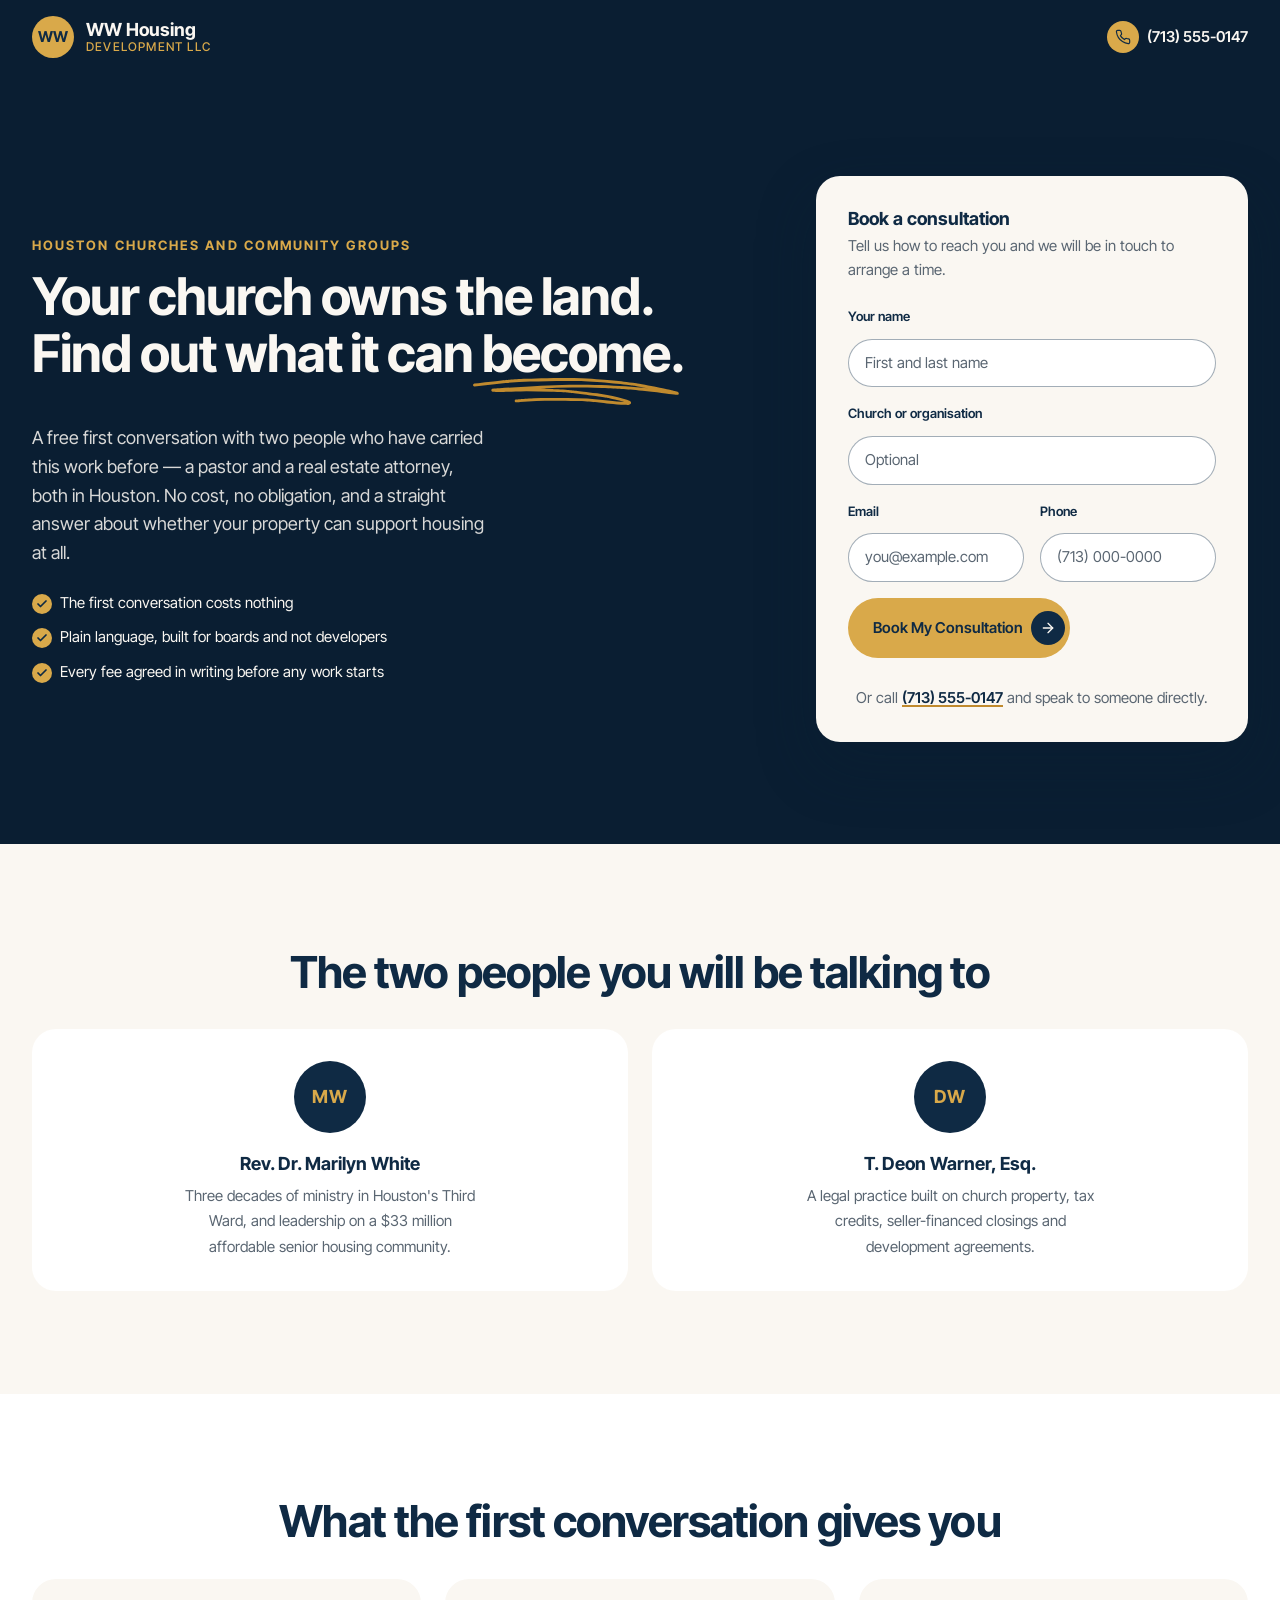
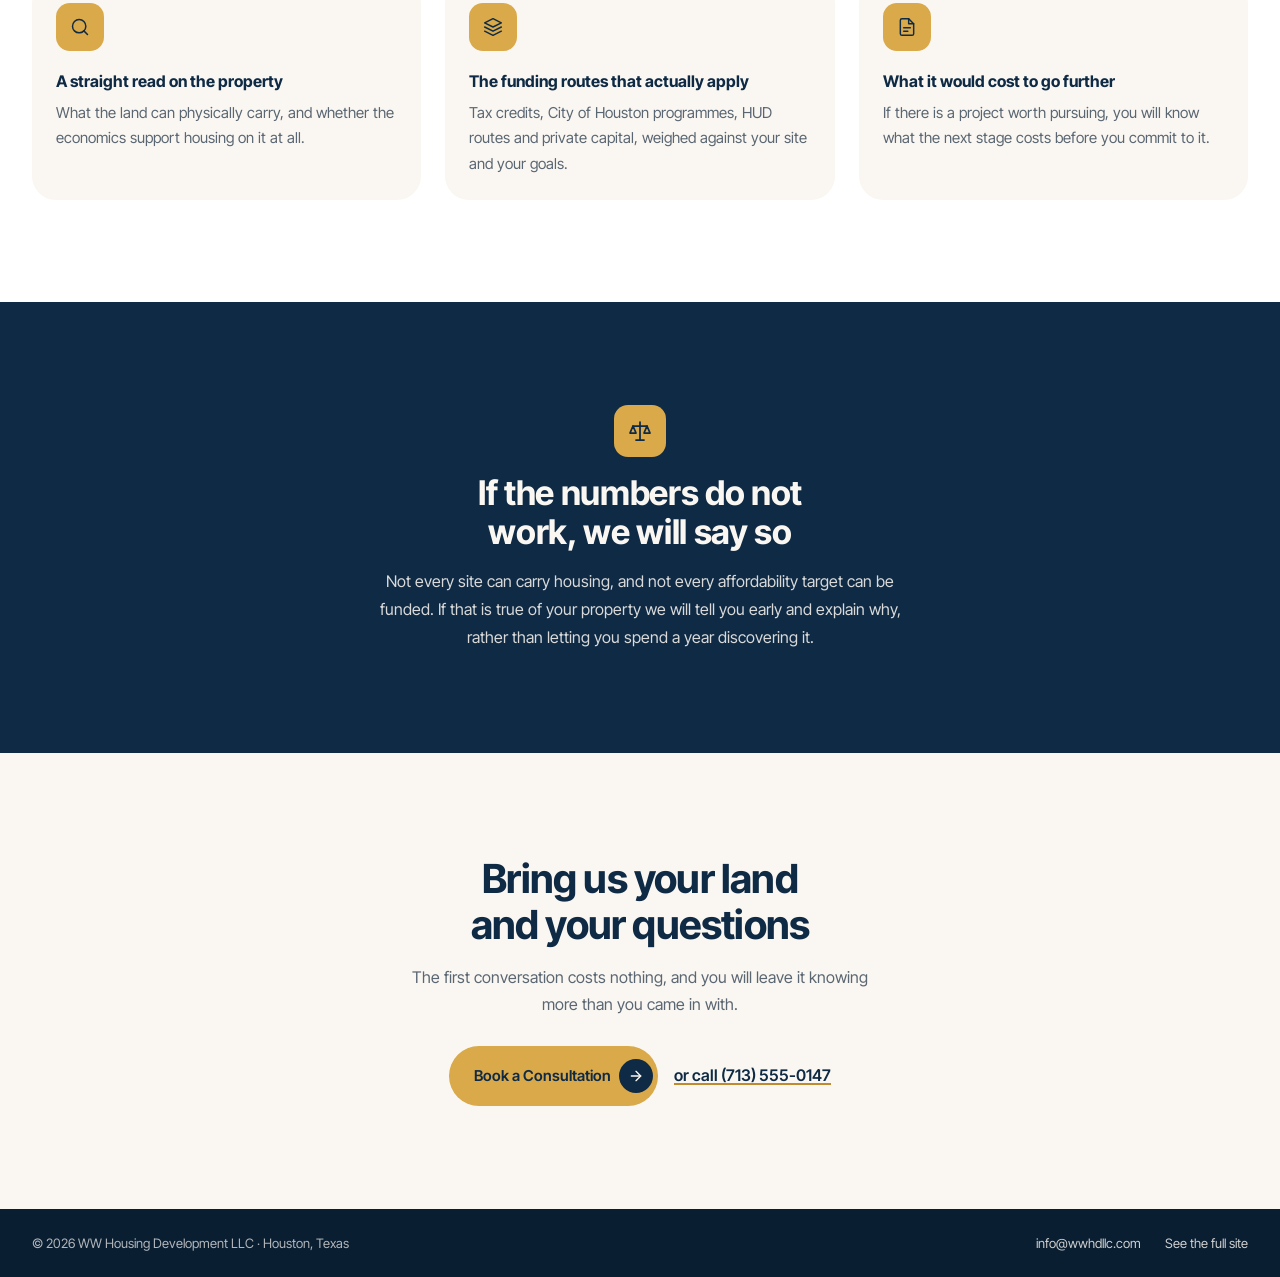
==== start/index.html @ 648d96f4 "Update" ====
<!DOCTYPE html>
<html lang="en">
  <head>
    <meta charset="utf-8" />
    <meta name="viewport" content="width=device-width, initial-scale=1" />
    <title>Book a consultation | WW Housing Development LLC</title>
    <meta
      name="description"
      content="A free first conversation about what your church's land could support, with a Houston pastor and a real estate attorney who have carried this work before."
    />

    <!--
      CAMPAIGN LANDING PAGE — not part of the site's navigation.

      Deliberately different from the rest of the site:
        - no navigation, no marquee, no pricing, no map, no social links.
          Every link is a way out, and this page has one job.
        - no splash screen. Someone arriving from a flyer or a QR code should
          see the offer immediately, not a logo animation.
        - no JavaScript at all. Nothing here needs it.

      Lives at /start/ so the printed URL is wwhdllc.com/start — short enough
      for a business card, and it stays valid if the page is ever rebuilt.

      Not linked from anywhere on the site, and left out of the sitemap, on
      purpose: it is the destination for outreach, not a page to browse to.
    -->

    <link
      rel="preload"
      href="../fonts/inter-tight-v9-latin-regular.woff2"
      as="font"
      type="font/woff2"
      crossorigin
    />
    <link
      rel="preload"
      href="../fonts/inter-tight-v9-latin-700.woff2"
      as="font"
      type="font/woff2"
      crossorigin
    />

    <link rel="stylesheet" href="../css/global.css" />
    <link rel="stylesheet" href="../css/landing.css" />
  </head>
  <body class="landing">
    <a class="skip-link" href="#book">Skip to the form</a>

    <header class="landing-bar">
      <div class="container landing-bar__inner">
        <span class="brand">
          <span class="brand__mark" aria-hidden="true">WW</span>
          <span class="brand__text">
            <span class="brand__name">WW Housing</span>
            <span class="brand__suffix">Development LLC</span>
          </span>
        </span>

        <a class="landing-bar__call" href="tel:+17135550147">
          <span class="landing-bar__call-icon" aria-hidden="true">
            <svg viewBox="0 0 24 24" fill="none" stroke="currentColor" stroke-width="1.75" stroke-linecap="round" stroke-linejoin="round"><path d="M22 16.92v3a2 2 0 0 1-2.18 2 19.79 19.79 0 0 1-8.63-3.07 19.5 19.5 0 0 1-6-6A19.79 19.79 0 0 1 2.12 4.18 2 2 0 0 1 4.11 2h3a2 2 0 0 1 2 1.72 12.84 12.84 0 0 0 .7 2.81 2 2 0 0 1-.45 2.11L8.09 9.91a16 16 0 0 0 6 6l1.27-1.27a2 2 0 0 1 2.11-.45 12.84 12.84 0 0 0 2.81.7A2 2 0 0 1 22 16.92z" /></svg>
          </span>
          <span class="landing-bar__call-text">(713) 555-0147</span>
        </a>
      </div>
    </header>

    <main id="main">
      <section class="lead" aria-labelledby="lead-title">
        <!-- hero-4 | stand-in -->
        <div class="lead__bg" aria-hidden="true">
          <picture>
            <source media="(min-width: 48em)" srcset="../images/home/hero/hero-4.webp" type="image/webp" />
            <source media="(min-width: 48em)" srcset="../images/home/hero/hero-4.jpg" type="image/jpeg" />
            <source srcset="../images/home/hero/hero-4-m.webp" type="image/webp" />
            <img src="../images/home/hero/hero-4-m.jpg" alt="" width="800" height="1000" decoding="async" fetchpriority="high" />
          </picture>
        </div>

        <div class="container lead__grid">
          <div class="lead__copy">
            <p class="lead__eyebrow">Houston churches and community groups</p>

            <h1 class="lead__title" id="lead-title">
              Your church owns the land. Find out what it can <span class="mark-underline">become</span>.
            </h1>

            <p class="lead__text">
              A free first conversation with two people who have carried this work before &mdash;
              a pastor and a real estate attorney, both in Houston. No cost, no obligation, and a
              straight answer about whether your property can support housing at all.
            </p>

            <ul class="lead__points">
              <li class="check">
                <span class="check__icon" aria-hidden="true"><svg viewBox="0 0 24 24" fill="none" stroke="currentColor" stroke-width="3.5" stroke-linecap="round" stroke-linejoin="round"><polyline points="20 6 9 17 4 12" /></svg></span>
                The first conversation costs nothing
              </li>
              <li class="check">
                <span class="check__icon" aria-hidden="true"><svg viewBox="0 0 24 24" fill="none" stroke="currentColor" stroke-width="3.5" stroke-linecap="round" stroke-linejoin="round"><polyline points="20 6 9 17 4 12" /></svg></span>
                Plain language, built for boards and not developers
              </li>
              <li class="check">
                <span class="check__icon" aria-hidden="true"><svg viewBox="0 0 24 24" fill="none" stroke="currentColor" stroke-width="3.5" stroke-linecap="round" stroke-linejoin="round"><polyline points="20 6 9 17 4 12" /></svg></span>
                Every fee agreed in writing before any work starts
              </li>
            </ul>
          </div>

          <div class="book" id="book">
            <h2 class="book__title">Book a consultation</h2>
            <p class="book__text">Tell us how to reach you and we will be in touch to arrange a time.</p>

            <!--
              TO WIRE: replace YOUR_FORM_ID with the Formspree form id from the
              firm's account (formspree.io -> New Form -> copy the endpoint).
              Until then the form posts nowhere and nothing is captured.

              _subject  labels the notification email.
              _gotcha   is Formspree's honeypot: real people never see it, bots
                        fill it in, and Formspree drops those submissions.
              _next     optionally redirects somewhere of ours after sending;
                        without it Formspree shows its own thank-you page.
            -->
            <form class="form book__form" action="https://formspree.io/f/YOUR_FORM_ID" method="post">
              <input type="hidden" name="_subject" value="Consultation request from wwhdllc.com/start" />
              <input class="visually-hidden" type="text" name="_gotcha" tabindex="-1" autocomplete="off" aria-hidden="true" />

              <div class="field field--wide">
                <label class="field__label" for="book-name">Your name</label>
                <input id="book-name" name="name" type="text" autocomplete="name" placeholder="First and last name" required />
              </div>

              <div class="field field--wide">
                <label class="field__label" for="book-org">Church or organisation</label>
                <input id="book-org" name="organisation" type="text" autocomplete="organization" placeholder="Optional" />
              </div>

              <div class="field">
                <label class="field__label" for="book-email">Email</label>
                <input id="book-email" name="email" type="email" autocomplete="email" placeholder="you@example.com" required />
              </div>

              <div class="field">
                <label class="field__label" for="book-phone">Phone</label>
                <input id="book-phone" name="phone" type="tel" autocomplete="tel" placeholder="(713) 000-0000" required />
              </div>

              <div class="form__actions">
                <button class="btn btn--accent btn--with-badge" type="submit">
                  Book My Consultation
                  <span class="btn__badge" aria-hidden="true">
                    <svg viewBox="0 0 24 24" fill="none" stroke="currentColor" stroke-width="2" stroke-linecap="round" stroke-linejoin="round">
                      <line x1="5" y1="12" x2="19" y2="12" />
                      <polyline points="12 5 19 12 12 19" />
                    </svg>
                  </span>
                </button>
              </div>

              <p class="book__note">Or call <a href="tel:+17135550147">(713) 555-0147</a> and speak to someone directly.</p>
            </form>
          </div>
        </div>
      </section>

      <section class="section people" aria-labelledby="people-title">
        <div class="container">
          <h2 class="section-heading people__title" id="people-title">The two people you will be talking to</h2>

          <!--
            MONOGRAMS, not photographs. Rev. Dr. White's portrait has not been
            supplied yet, and one photograph beside one placeholder reads as an
            oversight. Swap both for pictures when the second one arrives.
          -->
          <ul class="people__list">
            <li class="person">
              <span class="person__mark" aria-hidden="true">MW</span>
              <h3 class="person__name">Rev. Dr. Marilyn White</h3>
              <p class="person__role">Three decades of ministry in Houston's Third Ward, and leadership on a $33 million affordable senior housing community.</p>
            </li>

            <li class="person">
              <span class="person__mark" aria-hidden="true">DW</span>
              <h3 class="person__name">T. Deon Warner, Esq.</h3>
              <p class="person__role">A legal practice built on church property, tax credits, seller-financed closings and development agreements.</p>
            </li>
          </ul>
        </div>
      </section>

      <section class="section gives" aria-labelledby="gives-title">
        <div class="container">
          <h2 class="section-heading gives__title" id="gives-title">What the first conversation gives you</h2>

          <ul class="gives__list">
            <li class="give">
              <span class="give__icon" aria-hidden="true">
                <svg viewBox="0 0 24 24" fill="none" stroke="currentColor" stroke-width="1.75" stroke-linecap="round" stroke-linejoin="round"><circle cx="11" cy="11" r="8" /><line x1="21" y1="21" x2="16.65" y2="16.65" /></svg>
              </span>
              <h3 class="give__name">A straight read on the property</h3>
              <p class="give__text">What the land can physically carry, and whether the economics support housing on it at all.</p>
            </li>

            <li class="give">
              <span class="give__icon" aria-hidden="true">
                <svg viewBox="0 0 24 24" fill="none" stroke="currentColor" stroke-width="1.75" stroke-linecap="round" stroke-linejoin="round"><polygon points="12 2 2 7 12 12 22 7 12 2" /><polyline points="2 17 12 22 22 17" /><polyline points="2 12 12 17 22 12" /></svg>
              </span>
              <h3 class="give__name">The funding routes that actually apply</h3>
              <p class="give__text">Tax credits, City of Houston programmes, HUD routes and private capital, weighed against your site and your goals.</p>
            </li>

            <li class="give">
              <span class="give__icon" aria-hidden="true">
                <svg viewBox="0 0 24 24" fill="none" stroke="currentColor" stroke-width="1.75" stroke-linecap="round" stroke-linejoin="round"><path d="M14 2H6a2 2 0 0 0-2 2v16a2 2 0 0 0 2 2h12a2 2 0 0 0 2-2V8z" /><polyline points="14 2 14 8 20 8" /><line x1="8" y1="13" x2="16" y2="13" /><line x1="8" y1="17" x2="13" y2="17" /></svg>
              </span>
              <h3 class="give__name">What it would cost to go further</h3>
              <p class="give__text">If there is a project worth pursuing, you will know what the next stage costs before you commit to it.</p>
            </li>
          </ul>
        </div>
      </section>

      <section class="honest" aria-labelledby="honest-title">
        <div class="container honest__inner">
          <span class="honest__icon" aria-hidden="true">
            <svg viewBox="0 0 24 24" fill="none" stroke="currentColor" stroke-width="1.75" stroke-linecap="round" stroke-linejoin="round"><path d="M12 3v18" /><path d="M5 7h14" /><path d="m5 7-3 7h6l-3-7z" /><path d="m19 7-3 7h6l-3-7z" /><path d="M8 21h8" /></svg>
          </span>

          <h2 class="honest__title" id="honest-title">If the numbers do not work, we will say so</h2>

          <p class="honest__text">
            Not every site can carry housing, and not every affordability target can be funded. If
            that is true of your property we will tell you early and explain why, rather than
            letting you spend a year discovering it.
          </p>
        </div>
      </section>

      <section class="closer" aria-labelledby="closer-title">
        <div class="container closer__inner">
          <h2 class="closer__title" id="closer-title">Bring us your land and your questions</h2>

          <p class="closer__text">The first conversation costs nothing, and you will leave it knowing more than you came in with.</p>

          <div class="closer__actions">
            <a class="btn btn--accent btn--with-badge" href="#book">
              Book a Consultation
              <span class="btn__badge" aria-hidden="true">
                <svg viewBox="0 0 24 24" fill="none" stroke="currentColor" stroke-width="2" stroke-linecap="round" stroke-linejoin="round">
                  <line x1="5" y1="12" x2="19" y2="12" />
                  <polyline points="12 5 19 12 12 19" />
                </svg>
              </span>
            </a>

            <a class="closer__call" href="tel:+17135550147">or call (713) 555-0147</a>
          </div>
        </div>
      </section>
    </main>

    <footer class="landing-foot">
      <div class="container landing-foot__inner">
        <p class="landing-foot__copy">&copy; 2026 WW Housing Development LLC &middot; Houston, Texas</p>

        <p class="landing-foot__links">
          <a href="mailto:info@wwhdllc.com">info@wwhdllc.com</a>
          <a href="../index.html">See the full site</a>
        </p>
      </div>
    </footer>
  </body>
</html>
---- css/global.css ----
/* ==========================================================================
   WW Housing Development LLC — global.css
   Site-wide tokens, reset, typography, buttons, site header and navigation.

   MOBILE FIRST: base rules target the smallest practical viewport.
   Larger layouts are added with min-width queries only (handbook §12).
   ========================================================================== */

/* --------------------------------------------------------------------------
   1. Fonts
   Inter Tight, self-hosted from /fonts — no font CDN (handbook §5).
   Only the four weights the site actually uses are declared: 400 body,
   500 navigation links, 600 buttons, 700 headings and emphasis.
   The 200, 300 and 800 files sit unused in /fonts; declare them here only
   if a design need appears.
   -------------------------------------------------------------------------- */
@font-face {
  font-family: "Inter Tight";
  src: url("../fonts/inter-tight-v9-latin-regular.woff2") format("woff2");
  font-weight: 400;
  font-style: normal;
  font-display: swap;
}

@font-face {
  font-family: "Inter Tight";
  src: url("../fonts/inter-tight-v9-latin-500.woff2") format("woff2");
  font-weight: 500;
  font-style: normal;
  font-display: swap;
}

@font-face {
  font-family: "Inter Tight";
  src: url("../fonts/inter-tight-v9-latin-600.woff2") format("woff2");
  font-weight: 600;
  font-style: normal;
  font-display: swap;
}

@font-face {
  font-family: "Inter Tight";
  src: url("../fonts/inter-tight-v9-latin-700.woff2") format("woff2");
  font-weight: 700;
  font-style: normal;
  font-display: swap;
}

/* --------------------------------------------------------------------------
   2. Design
   -------------------------------------------------------------------------- */
:root {
  /* Brand color — swap these six values when the client confirms a palette */
  --clr-primary: #0f2a44;        /* navy — bars, headings, primary buttons   */
  --clr-primary-deep: #0a1e32;   /* navy, darker — hovers, mobile nav panel  */
  --clr-accent: #c08a2e;         /* brass — rules, icons, accent hover       */
  --clr-accent-light: #d9a94a;   /* brass, lighter — CTA fill, on-navy accent*/
  --clr-surface: #faf7f2;        /* cream — page and utility-bar ground      */
  --clr-surface-alt: #ffffff;    /* white — sections lifted off the cream    */
  --clr-body: #23292f;           /* charcoal — body copy                     */
  --clr-muted: #5a6672;          /* slate — labels, captions, form hints     */

  --clr-line: rgba(15, 42, 68, 0.384);
  --clr-line-on-dark: rgba(250, 247, 242, 0.18);

  /* Typography */
  /* Fallbacks are metrically close to Inter Tight to limit layout shift */
  --ff-heading: "Inter Tight", "Helvetica Neue", Arial, system-ui, sans-serif;
  --ff-body: "Inter Tight", "Helvetica Neue", Arial, system-ui, sans-serif;

  --fs-100: 0.75rem;
  --fs-200: 0.8125rem;
  --fs-300: 0.9375rem;
  --fs-400: 1rem;
  --fs-500: 1.125rem;
  --fs-700: clamp(1.75rem, 5vw, 2.5rem);

  --fw-regular: 400;
  --fw-medium: 500;
  --fw-semibold: 600;
  --fw-bold: 700;

  /* Spacing */
  --space-2xs: 0.25rem;
  --space-xs: 0.5rem;
  --space-sm: 0.75rem;
  --space-md: 1rem;
  --space-lg: 1.5rem;
  --space-xl: 2rem;
  --space-2xl: 3rem;

  /* Radius — generous by default for a friendlier, less corporate feel */
  --radius-sm: 0.5rem;
  --radius-md: 0.875rem;
  --radius-lg: 1.5rem;
  --radius-pill: 62.4375rem;

  /* Motion */
  --t-fast: 180ms;
  --t-base: 260ms;
  --t-panel: 380ms;
  --t-slow: 420ms;
  --ease-out: cubic-bezier(0.22, 0.61, 0.36, 1);

  /* Layout */
  --section-space: clamp(3.5rem, 8vw, 7rem);
  /* Depth of the curved edge a .curve-out section hangs into the next one */
  --curve-height: clamp(2.5rem, 6vw, 6rem);
  --container-max: 80rem;
  --container-pad: clamp(1rem, 4vw, 2rem);
  --nav-bar-height: 4.5rem;
  /* Fixed so the sticky header can offset the utility bar out of view */
  --utility-bar-height: 4.75rem;
}

/* --------------------------------------------------------------------------
   3. Reset and base
   -------------------------------------------------------------------------- */
*,
*::before,
*::after {
  box-sizing: border-box;
}

html {
  -webkit-text-size-adjust: 100%;
  scroll-behavior: smooth;
}

body {
  margin: 0;
  background-color: var(--clr-surface);
  color: var(--clr-body);
  font-family: var(--ff-body);
  font-size: var(--fs-400);
  line-height: 1.6;
  -webkit-font-smoothing: antialiased;
}


/* Set by global.js while the mobile nav panel is open */
body.has-open-nav {
  overflow: hidden;
}

h1,
h2,
h3,
h4 {
  margin: 0 0 var(--space-md);
  font-family: var(--ff-heading);
  font-weight: var(--fw-bold);
  line-height: 1.2;
  color: var(--clr-primary);
}

h1 {
  font-size: var(--fs-700);
}

p {
  margin: 0 0 var(--space-md);
}

a {
  color: var(--clr-primary);
  text-decoration-thickness: 1px;
  text-underline-offset: 0.15em;
}

ul,
ol {
  margin: 0;
  padding: 0;
  list-style: none;
}

figure,
blockquote {
  margin: 0;
}

img,
svg {
  display: block;
  max-width: 100%;
}

button {
  font: inherit;
  color: inherit;
}

:focus-visible {
  outline: 2px solid var(--clr-accent-light);
  outline-offset: 3px;
  border-radius: var(--radius-sm);
}

.bold {
 font-weight: bold;
}

/* --------------------------------------------------------------------------
   4. Utilities
   -------------------------------------------------------------------------- */
.container {
  width: 100%;
  max-width: var(--container-max);
  margin-inline: auto;
  padding-inline: var(--container-pad);
}

.visually-hidden {
  position: absolute;
  width: 1px;
  height: 1px;
  margin: -1px;
  padding: 0;
  overflow: hidden;
  clip-path: inset(50%);
  white-space: nowrap;
  border: 0;
}

.skip-link {
  position: absolute;
  top: var(--space-xs);
  left: var(--space-xs);
  z-index: 200;
  padding: var(--space-xs) var(--space-md);
  border-radius: var(--radius-pill);
  background-color: var(--clr-accent-light);
  color: var(--clr-primary);
  font-size: var(--fs-300);
  font-weight: var(--fw-semibold);
  text-decoration: none;
  transform: translateY(-200%);
  transition: transform var(--t-fast) var(--ease-out);
}

.skip-link:focus-visible {
  transform: translateY(0);
}

/* Vertical rhythm shared by every page section */
.section {
  padding-block: var(--section-space);
}

/* Small pill label that opens a section, e.g. "About Us" */
.section-badge {
  display: inline-flex;
  align-items: center;
  gap: var(--space-xs);
  margin: 0;
  padding: var(--space-2xs) var(--space-sm) var(--space-2xs) var(--space-xs);
  border-radius: var(--radius-pill);
  background-color: rgba(15, 42, 68, 0.07);
  color: var(--clr-primary);
  font-size: var(--fs-200);
  font-weight: var(--fw-semibold);
  letter-spacing: 0.04em;
}

.section-badge__dot {
  width: 0.5rem;
  height: 0.5rem;
  flex: none;
  border-radius: 50%;
  background-color: var(--clr-accent);
}

/* Centred section opener: badge, heading, lead paragraph */
.section-header {
  display: flex;
  flex-direction: column;
  align-items: center;
  gap: var(--space-md);
  margin-bottom: var(--space-2xl);
  text-align: center;
}

.section-heading {
  margin: 0;
  max-width: 22ch;
  font-size: clamp(1.75rem, 5vw, 2.75rem);
  line-height: 1.15;
  letter-spacing: -0.02em;
  text-wrap: balance;
}

.section-intro {
  margin: 0;
  max-width: 56ch;
  color: var(--clr-muted);
  font-size: var(--fs-400);
  line-height: 1.65;
}

/* Left-aligned variant */
.section-header--start {
  align-items: flex-start;
  text-align: left;
}

/* Split variant: heading and lead paragraph share a row on wide screens.
   A centred column of text in a 1400px viewport leaves most of the row empty;
   this fills it and gives the section a proper shoulder. */
.section-header--split {
  align-items: flex-start;
  text-align: left;
}

.section-header--split .section-heading {
  max-width: 20ch;
}

@media (min-width: 64em) {
  .section-header--split {
    display: grid;
    grid-template-columns: minmax(0, 1.1fr) minmax(0, 1fr);
    gap: var(--space-2xl);
    align-items: end;
  }

  .section-header--split .section-intro {
    max-width: 46ch;
    padding-bottom: 0.35rem;
  }
}

/* Icon + heading + copy, used in feature grids */
.feature {
  display: flex;
  align-items: flex-start;
  gap: var(--space-sm);
}

.feature__icon {
  display: inline-flex;
  align-items: center;
  justify-content: center;
  width: 2.75rem;
  height: 2.75rem;
  flex: none;
  border-radius: 50%;
  background-color: var(--clr-accent-light);
  color: var(--clr-primary);
}

.feature__icon svg {
  width: 1.25rem;
  height: 1.25rem;
}

.feature__body {
  min-width: 0;
}

.feature__title {
  margin: 0 0 var(--space-2xs);
  font-size: var(--fs-400);
  font-weight: var(--fw-bold);
}

.feature__text {
  margin: 0;
  color: var(--clr-muted);
  font-size: var(--fs-300);
  line-height: 1.6;
}

/* Ticked list item */
.check {
  display: flex;
  align-items: flex-start;
  gap: var(--space-xs);
  color: var(--clr-body);
  font-size: var(--fs-300);
  line-height: 1.5;
}

.check__icon {
  display: inline-flex;
  align-items: center;
  justify-content: center;
  width: 1.25rem;
  height: 1.25rem;
  flex: none;
  margin-top: 0.125rem;
  border-radius: 50%;
  background-color: var(--clr-accent-light);
  color: var(--clr-primary);
}

.check__icon svg {
  width: 0.75rem;
  height: 0.75rem;
}

/* Hand-drawn brass underline beneath a word inside a heading.
   Wrap the word: <span class="mark-underline">Homes</span>

   inline-block keeps the word and its mark from being split by a line break,
   and the padding-bottom reserves the room the mark occupies so it can never
   collide with whatever follows the heading. The mark is a pseudo-element, so
   it stays out of the accessibility tree with no aria needed. */
.mark-underline {
  position: relative;
  display: inline-block;
  padding-bottom: 0.5em;
}

.mark-underline::after {
  content: "";
  position: absolute;
  /* Overshoots the word slightly at both ends, the way a drawn stroke would */
  left: -5%;
  right: -5%;
  bottom: 0.05em;
  /* Width comes from the insets; the ratio then sets the height, so the
     stroke is never squashed whatever the heading size */
  aspect-ratio: 1399 / 187;
  background-image: url("../images/svg-backgrounds/5-point-wide-underline.svg");
  background-repeat: no-repeat;
  background-size: 100% 100%;
  pointer-events: none;
}

/* Uppercase text link with a trailing arrow */
.link-arrow {
  display: inline-flex;
  align-items: center;
  gap: var(--space-xs);
  color: var(--clr-primary);
  font-size: var(--fs-200);
  font-weight: var(--fw-bold);
  letter-spacing: 0.08em;
  text-transform: uppercase;
  text-decoration: none;
}

.link-arrow svg {
  width: 0.875rem;
  height: 0.875rem;
  flex: none;
  color: var(--clr-accent);
  transition: transform var(--t-base) var(--ease-out);
}

.link-arrow:hover svg,
.link-arrow:focus-visible svg {
  transform: translate(0.15rem, -0.15rem);
}

/* Underline is drawn rather than declared, so it can sweep in from the left.
   Scoped to the label so it stops short of the arrow. */
.link-arrow__label {
  position: relative;
}

.link-arrow__label::after {
  content: "";
  position: absolute;
  left: 0;
  right: 0;
  bottom: -0.35em;
  height: 2px;
  border-radius: 2px;
  background-color: var(--clr-accent);
  transform: scaleX(0);
  transform-origin: left center;
  transition: transform var(--t-slow) var(--ease-out);
}

.link-arrow:hover .link-arrow__label::after,
.link-arrow:focus-visible .link-arrow__label::after {
  transform: scaleX(1);
}

/* Overlapping circular portraits */
.avatar-stack {
  display: flex;
  align-items: center;
}

.avatar-stack li + li {
  margin-left: -0.875rem;
}

.avatar-stack img {
  width: 3rem;
  height: 3rem;
  border: 2px solid var(--clr-surface);
  border-radius: 50%;
  background-color: var(--clr-primary);
  object-fit: cover;
}

.avatar-stack--sm img {
  width: 2.25rem;
  height: 2.25rem;
}

.avatar-stack--sm li + li {
  margin-left: -0.625rem;
}

/* Portrait + pull quote + attribution */
.quote-card {
  display: flex;
  align-items: stretch;
  gap: 0;
  overflow: hidden;
  border-radius: var(--radius-lg);
  background-color: rgba(15, 42, 68, 0.06);
}

.quote-card__photo {
  width: clamp(5.5rem, 26%, 10rem);
  flex: none;
  background-color: rgba(15, 42, 68, 0.12);
}

.quote-card__photo img {
  width: 100%;
  height: 100%;
  object-fit: cover;
}

.quote-card__body {
  display: flex;
  flex-direction: column;
  gap: var(--space-sm);
  padding: var(--space-md);
}

.quote-card__quote p {
  margin: 0;
  font-size: var(--fs-300);
  font-weight: var(--fw-medium);
  line-height: 1.55;
  color: var(--clr-primary);
}

.quote-card__cite {
  display: flex;
  flex-direction: column;
  padding-top: var(--space-sm);
  border-top: 1px solid var(--clr-line);
  font-style: normal;
}

.quote-card__name {
  font-size: var(--fs-300);
  font-weight: var(--fw-bold);
  color: var(--clr-primary);
}

.quote-card__role {
  font-size: var(--fs-200);
  color: var(--clr-muted);
}

/* --------------------------------------------------------------------------
   5. Buttons
   -------------------------------------------------------------------------- */
.btn {
  position: relative;
  isolation: isolate;
  overflow: hidden;
  display: inline-flex;
  align-items: center;
  justify-content: center;
  gap: var(--space-xs);
  min-height: 2.875rem;
  padding: var(--space-sm) var(--space-lg);
  border: 1px solid transparent;
  border-radius: var(--radius-pill);
  font-size: var(--fs-300);
  font-weight: var(--fw-semibold);
  line-height: 1.2;
  text-align: center;
  text-decoration: none;
  cursor: pointer;
  transition: border-color var(--t-slow) var(--ease-out),
    color var(--t-slow) var(--ease-out);
}

/* The sweep. Sits behind the label via z-index -1, kept inside the button by
   isolation: isolate, and clipped to the pill by overflow: hidden.
   Each variant sets its own --btn-fill. */
.btn::before {
  content: "";
  position: absolute;
  inset: 0;
  z-index: -1;
  background-color: var(--btn-fill, transparent);
  transform: scaleX(0);
  transform-origin: left center;
  transition: transform var(--t-slow) var(--ease-out);
}

.btn:hover::before,
.btn:focus-visible::before {
  transform: scaleX(1);
}

.btn__icon {
  width: 1rem;
  height: 1rem;
  flex: none;
  transition: transform var(--t-base) var(--ease-out);
}

.btn:hover .btn__icon {
  transform: translate(0.15rem, -0.15rem);
}

/* Circular arrow badge seated inside the pill */
.btn--with-badge {
  padding-right: var(--space-2xs);
}

.btn__badge {
  display: inline-flex;
  align-items: center;
  justify-content: center;
  width: 2.125rem;
  height: 2.125rem;
  flex: none;
  border-radius: 50%;
  background-color: var(--clr-primary);
  color: var(--clr-surface);
  transition: transform var(--t-base) var(--ease-out);
}

.btn__badge svg {
  width: 1rem;
  height: 1rem;
}

.btn:hover .btn__badge {
  transform: translateX(0.15rem);
}

.btn--accent {
  --btn-fill: var(--clr-accent);
  background-color: var(--clr-accent-light);
  color: var(--clr-primary);
}

.btn--primary {
  --btn-fill: var(--clr-primary-deep);
  background-color: var(--clr-primary);
  color: var(--clr-surface);
}

/* Outlined, for use on photography — fills cream and flips the label to navy */
.btn--ghost {
  --btn-fill: var(--clr-surface);
  background-color: transparent;
  border-color: var(--clr-surface);
  color: var(--clr-surface);
}

.btn--ghost:hover,
.btn--ghost:focus-visible {
  color: var(--clr-primary);
}

/* Circular icon button — outlined, used in the utility bar */
.btn-icon {
  display: inline-flex;
  align-items: center;
  justify-content: center;
  width: 2.25rem;
  height: 2.25rem;
  border: 1px solid var(--clr-line);
  border-radius: 50%;
  background-color: transparent;
  color: var(--clr-primary);
  transition: background-color var(--t-base) var(--ease-out),
    border-color var(--t-base) var(--ease-out),
    color var(--t-base) var(--ease-out);
}

.btn-icon svg {
  width: 1rem;
  height: 1rem;
}

.btn-icon:hover,
.btn-icon:focus-visible {
  border-color: var(--clr-accent);
  background-color: var(--clr-accent);
  color: var(--clr-surface);
}

.btn-icon--on-dark {
  border-color: var(--clr-line-on-dark);
  color: var(--clr-surface);
}

.btn-icon--on-dark:hover,
.btn-icon--on-dark:focus-visible {
  border-color: var(--clr-accent-light);
  background-color: var(--clr-accent-light);
  color: var(--clr-primary);
}

/* ==========================================================================
   6. Site header
   ========================================================================== */
.site-header {
  position: sticky;
  top: 0;
  z-index: 100;
}

/* --------------------------------------------------------------------------
   6a. Utility bar — hidden on phones, where the header collapses to a single
   bar. Contact details stay reachable from the mobile nav panel and footer.
   -------------------------------------------------------------------------- */
.utility-bar {
  display: none;
  background-color: var(--clr-surface);
  border-bottom: 1px solid var(--clr-line);
}

.utility-bar__inner {
  display: flex;
  align-items: stretch;
  justify-content: space-between;
  gap: var(--space-lg);
  /* Fill the bar's fixed height so items centre and dividers run full height */
  height: 100%;
}

.utility-bar__contacts {
  display: flex;
  align-items: stretch;
  flex: 1 1 auto;
}

.utility-item {
  display: flex;
  align-items: center;
  gap: var(--space-sm);
  flex: 1 1 0;
  padding: 0 var(--space-lg) 0 0;
}

.utility-item + .utility-item {
  padding-left: var(--space-lg);
  border-left: 1px solid var(--clr-line);
  /* Stops the divider short of the bar's edges */
  margin-block: var(--space-md);
}

.utility-item__icon {
  display: inline-flex;
  align-items: center;
  justify-content: center;
  width: 2.75rem;
  height: 2.75rem;
  flex: none;
  border: 1px solid var(--clr-line);
  border-radius: 50%;
  color: var(--clr-primary);
}

.utility-item__icon svg {
  width: 1.1875rem;
  height: 1.1875rem;
}

.utility-item__text {
  display: flex;
  flex-direction: column;
  gap: var(--space-2xs);
  min-width: 0;
}

.utility-item__label {
  color: var(--clr-muted);
  font-size: var(--fs-200);
  line-height: 1.2;
}

.utility-item__value {
  font-family: var(--ff-heading);
  font-size: var(--fs-400);
  font-weight: var(--fw-bold);
  line-height: 1.25;
  color: var(--clr-primary);
  text-decoration: none;
  overflow-wrap: anywhere;
  transition: color var(--t-base) var(--ease-out);
}

.utility-item__value:hover,
.utility-item__value:focus-visible {
  color: var(--clr-accent);
}

.utility-bar__social {
  display: flex;
  align-items: center;
  gap: var(--space-xs);
  flex: none;
  padding-left: var(--space-lg);
  border-left: 1px solid var(--clr-line);
  /* Same inset as the contact dividers */
  margin-block: var(--space-md);
}

/* --------------------------------------------------------------------------
   6b. Main navigation bar
   -------------------------------------------------------------------------- */
.nav-bar {
  background-color: var(--clr-primary);
}

.nav-bar__inner {
  display: flex;
  align-items: center;
  justify-content: space-between;
  gap: var(--space-md);
  min-height: var(--nav-bar-height);
}

/* Brand lockup — replace .brand__mark with the client logo SVG when supplied */
.brand {
  display: inline-flex;
  align-items: center;
  gap: var(--space-sm);
  flex: none;
  text-decoration: none;
}

.brand__mark {
  display: inline-flex;
  align-items: center;
  justify-content: center;
  width: 2.625rem;
  height: 2.625rem;
  flex: none;
  border-radius: 50%;
  background-color: var(--clr-accent-light);
  color: var(--clr-primary);
  font-family: var(--ff-heading);
  font-size: var(--fs-300);
  font-weight: var(--fw-bold);
  letter-spacing: 0.02em;
  transition: background-color var(--t-base) var(--ease-out);
}

.brand:hover .brand__mark {
  background-color: var(--clr-accent);
}

.brand__text {
  display: flex;
  flex-direction: column;
}

.brand__name {
  font-family: var(--ff-heading);
  font-size: var(--fs-500);
  font-weight: var(--fw-bold);
  line-height: 1.1;
  color: var(--clr-surface);
}

.brand__suffix {
  font-size: var(--fs-100);
  font-weight: var(--fw-medium);
  line-height: 1.2;
  letter-spacing: 0.1em;
  text-transform: uppercase;
  color: var(--clr-accent-light);
}

/* Hamburger — visible up to the desktop breakpoint only */
.nav-toggle {
  display: inline-flex;
  align-items: center;
  justify-content: center;
  width: 2.75rem;
  height: 2.75rem;
  flex: none;
  padding: 0;
  border: 1px solid var(--clr-line-on-dark);
  border-radius: 50%;
  background-color: transparent;
  color: var(--clr-surface);
  cursor: pointer;
  transition: background-color var(--t-base) var(--ease-out),
    border-color var(--t-base) var(--ease-out);
}

.nav-toggle:hover,
.nav-toggle:focus-visible {
  border-color: var(--clr-accent-light);
  background-color: rgba(217, 169, 74, 0.16);
}

.nav-toggle__bars {
  display: flex;
  flex-direction: column;
  gap: 0.3125rem;
}

.nav-toggle__bars span {
  display: block;
  width: 1.375rem;
  height: 2px;
  border-radius: 2px;
  background-color: currentColor;
}

/* Close button inside the panel, aligned with the hamburger it replaces */
.nav-close {
  position: absolute;
  top: calc((var(--nav-bar-height) - 2.5rem) / 2);
  right: var(--space-lg);
  display: inline-flex;
  align-items: center;
  justify-content: center;
  width: 2.5rem;
  height: 2.5rem;
  padding: 0;
  border: 1px solid var(--clr-line-on-dark);
  border-radius: 50%;
  background-color: transparent;
  color: var(--clr-surface);
  cursor: pointer;
  transition: background-color var(--t-base) var(--ease-out),
    border-color var(--t-base) var(--ease-out),
    transform var(--t-base) var(--ease-out);
}

.nav-close svg {
  width: 1.125rem;
  height: 1.125rem;
}

.nav-close:hover,
.nav-close:focus-visible {
  border-color: var(--clr-accent-light);
  background-color: rgba(217, 169, 74, 0.16);
  transform: rotate(90deg);
}

/* --------------------------------------------------------------------------
   6c. Primary nav — off-canvas panel on phones and tablets, sliding in from
   the right edge. Becomes an inline row at the desktop breakpoint.
   -------------------------------------------------------------------------- */
.primary-nav {
  position: fixed;
  inset: 0 0 0 auto;
  z-index: 120;
  display: flex;
  flex-direction: column;
  gap: var(--space-xl);
  width: min(20rem, 84vw);
  padding: calc(var(--nav-bar-height) + var(--space-xl)) var(--space-lg)
    var(--space-xl);
  overflow-y: auto;
  overscroll-behavior: contain;
  background-color: var(--clr-primary-deep);
  visibility: hidden;
  transform: translateX(100%);
  transition: transform var(--t-panel) var(--ease-out),
    visibility 0s linear var(--t-panel);
}

.nav-is-open .primary-nav {
  visibility: visible;
  transform: translateX(0);
  transition-delay: 0s;
}

.primary-nav__list {
  display: flex;
  flex-direction: column;
}

.primary-nav__list a {
  display: block;
  padding: var(--space-sm) var(--space-md);
  border-radius: var(--radius-md);
  color: var(--clr-surface);
  font-size: var(--fs-500);
  font-weight: var(--fw-medium);
  text-decoration: none;
  transition: background-color var(--t-base) var(--ease-out),
    color var(--t-base) var(--ease-out);
}

.primary-nav__list a:hover,
.primary-nav__list a:focus-visible {
  background-color: rgba(250, 247, 242, 0.08);
  color: var(--clr-accent-light);
}

.primary-nav__list a[aria-current="page"] {
  color: var(--clr-accent-light);
}

/* --------------------------------------------------------------------------
   Project Experience submenu

   In the panel it is a disclosure: the chevron button opens the list in place.
   In the desktop row it is a dropdown that opens on hover. Keyboard users get
   it either way — focus landing on the parent link satisfies :focus-within,
   which reveals the list and so makes its own links reachable by Tab.
   -------------------------------------------------------------------------- */
.primary-nav__row {
  display: flex;
  align-items: center;
  gap: var(--space-2xs);
}

.primary-nav__row a {
  flex: 1 1 auto;
}

.primary-nav__disclosure {
  display: inline-flex;
  align-items: center;
  justify-content: center;
  width: 2.25rem;
  height: 2.25rem;
  flex: none;
  padding: 0;
  border: 0;
  border-radius: 50%;
  background-color: transparent;
  color: var(--clr-surface);
  cursor: pointer;
  transition: background-color var(--t-base) var(--ease-out),
    color var(--t-base) var(--ease-out),
    transform var(--t-base) var(--ease-out);
}

.primary-nav__disclosure svg {
  width: 1rem;
  height: 1rem;
}

.primary-nav__disclosure:hover,
.primary-nav__disclosure:focus-visible {
  background-color: rgba(250, 247, 242, 0.08);
  color: var(--clr-accent-light);
}

.primary-nav__disclosure[aria-expanded="true"] {
  color: var(--clr-accent-light);
  transform: rotate(180deg);
}

/* Opens by growing a grid row from nothing, so the panel never has to guess a
   height the project names might outgrow */
.primary-nav__submenu {
  display: grid;
  grid-template-rows: 0fr;
  transition: grid-template-rows var(--t-panel) var(--ease-out);
}

.primary-nav__item--menu.is-open .primary-nav__submenu {
  grid-template-rows: 1fr;
}

.primary-nav__submenu > li {
  min-height: 0;
}

.primary-nav__submenu > li:first-child {
  padding-top: var(--space-2xs);
}

.primary-nav__submenu > li:last-child {
  padding-bottom: var(--space-xs);
}

/* The whole list is one grid row, so the clipping happens here */
.primary-nav__submenu {
  overflow: hidden;
}

.primary-nav__submenu a {
  padding-block: var(--space-xs);
  padding-inline: var(--space-lg) var(--space-md);
  color: rgba(250, 247, 242, 0.82);
  font-size: var(--fs-300);
  font-weight: var(--fw-regular);
  line-height: 1.4;
}

/* Panel links fade in from the right, staggered behind the panel itself */
.primary-nav__item,
.primary-nav__cta,
.primary-nav__contact {
  opacity: 0;
  transform: translateX(1.25rem);
  transition: opacity var(--t-base) var(--ease-out),
    transform var(--t-base) var(--ease-out);
}

.nav-is-open .primary-nav__item,
.nav-is-open .primary-nav__cta,
.nav-is-open .primary-nav__contact {
  opacity: 1;
  transform: translateX(0);
}

.nav-is-open .primary-nav__item:nth-child(1) { transition-delay: 140ms; }
.nav-is-open .primary-nav__item:nth-child(2) { transition-delay: 200ms; }
.nav-is-open .primary-nav__item:nth-child(3) { transition-delay: 260ms; }
.nav-is-open .primary-nav__item:nth-child(4) { transition-delay: 320ms; }
.nav-is-open .primary-nav__item:nth-child(5) { transition-delay: 380ms; }
.nav-is-open .primary-nav__cta { transition-delay: 440ms; }
.nav-is-open .primary-nav__contact { transition-delay: 500ms; }

/* Contact details in the panel: the utility bar that carries them is hidden
   below the desktop breakpoint, so the panel repeats them */
.primary-nav__contact {
  display: flex;
  flex-direction: column;
  gap: var(--space-md);
  padding-top: var(--space-lg);
  border-top: 1px solid var(--clr-line-on-dark);
}

.primary-nav__contact a {
  display: flex;
  align-items: center;
  gap: var(--space-sm);
  padding: var(--space-2xs) var(--space-md);
  border-radius: var(--radius-md);
  color: var(--clr-surface);
  text-decoration: none;
  transition: background-color var(--t-base) var(--ease-out);
}

.primary-nav__contact a:hover,
.primary-nav__contact a:focus-visible {
  background-color: rgba(250, 247, 242, 0.08);
}

.primary-nav__contact-icon {
  display: inline-flex;
  align-items: center;
  justify-content: center;
  width: 2.25rem;
  height: 2.25rem;
  flex: none;
  border: 1px solid var(--clr-line-on-dark);
  border-radius: 50%;
  color: var(--clr-accent-light);
}

.primary-nav__contact-icon svg {
  width: 1rem;
  height: 1rem;
}

.primary-nav__contact-text {
  display: flex;
  flex-direction: column;
  min-width: 0;
}

.primary-nav__contact-label {
  color: rgba(250, 247, 242, 0.62);
  font-size: var(--fs-100);
  line-height: 1.3;
}

.primary-nav__contact-value {
  font-size: var(--fs-300);
  font-weight: var(--fw-semibold);
  line-height: 1.35;
  overflow-wrap: anywhere;
}

/* Dimmed backdrop behind the open panel */
.nav-overlay {
  position: fixed;
  inset: 0;
  z-index: 110;
  background-color: rgba(10, 30, 50, 0.55);
  opacity: 0;
  pointer-events: none;
  transition: opacity var(--t-panel) var(--ease-out);
}

.nav-is-open .nav-overlay {
  opacity: 1;
  pointer-events: auto;
}

/* ==========================================================================
   7. Larger screens — min-width only
   ========================================================================== */

/* Tablet: a little more breathing room in the bar */
@media (min-width: 48em) {
  :root {
    --nav-bar-height: 5rem;
  }

  .primary-nav {
    width: min(24rem, 60vw);
  }
}

/* Desktop: utility bar appears, nav becomes an inline row.
   68em rather than 64em because the full page labels ("Fee Arrangement",
   "Project Experience") overflow a 1024px row. Kept in sync with the
   matchMedia query in js/global.js. */
@media (min-width: 68em) {
  /* Pull the utility bar above the viewport as the page scrolls so the
     navigation bar alone stays pinned */
  .site-header {
    top: calc(var(--utility-bar-height) * -1);
  }

  .utility-bar {
    display: block;
    height: var(--utility-bar-height);
  }

  .nav-toggle,
  .nav-close {
    display: none;
  }

  .nav-overlay {
    display: none;
  }

  .primary-nav {
    position: static;
    z-index: auto;
    flex-direction: row;
    align-items: center;
    justify-content: flex-end;
    gap: var(--space-md);
    width: auto;
    flex: 1 1 auto;
    padding: 0;
    overflow: visible;
    background-color: transparent;
    visibility: visible;
    transform: none;
    transition: none;
  }

  .primary-nav__list {
    flex-direction: row;
    align-items: center;
    gap: var(--space-xs);
    margin-inline: auto;
  }

  .primary-nav__list a {
    padding: var(--space-xs);
    border-radius: var(--radius-pill);
    font-size: var(--fs-300);
  }

  .primary-nav__item,
  .primary-nav__cta {
    opacity: 1;
    transform: none;
    transition: none;
  }

  .primary-nav__contact {
    display: none;
  }

  .nav-is-open .primary-nav__item,
  .nav-is-open .primary-nav__cta {
    transition-delay: 0s;
  }

  .primary-nav__cta {
    flex: none;
  }

  /* ---- Project Experience dropdown ---- */
  .primary-nav__item--menu {
    position: relative;
  }

  /* The chevron on the link itself; the button is a panel control only */
  .primary-nav__disclosure {
    display: none;
  }

  .primary-nav__item--menu > .primary-nav__row > a::after {
    content: "";
    display: inline-block;
    width: 0.4rem;
    height: 0.4rem;
    margin-left: 0.4rem;
    border-right: 2px solid currentColor;
    border-bottom: 2px solid currentColor;
    transform: translateY(-0.15em) rotate(45deg);
    transition: transform var(--t-base) var(--ease-out);
  }

  .primary-nav__item--menu:hover > .primary-nav__row > a::after,
  .primary-nav__item--menu:focus-within > .primary-nav__row > a::after {
    transform: translateY(0.05em) rotate(225deg);
  }

  /* visibility rather than display, so the links leave the tab order while the
     list is shut but come back the moment the parent link takes focus */
  .primary-nav__submenu {
    position: absolute;
    top: 100%;
    left: 50%;
    display: block;
    width: max-content;
    max-width: min(22rem, 70vw);
    margin: 0;
    padding: var(--space-xs);
    border: 1px solid var(--clr-line-on-dark);
    border-radius: var(--radius-md);
    background-color: var(--clr-primary-deep);
    box-shadow: 0 20px 44px rgba(10, 30, 50, 0.32);
    visibility: hidden;
    opacity: 0;
    transform: translate(-50%, 0.35rem);
    transition: opacity var(--t-base) var(--ease-out),
      transform var(--t-base) var(--ease-out),
      visibility 0s linear var(--t-base);
  }

  /* Bridges the gap between the row and the panel, so the cursor can travel
     down to the list without passing over dead space and closing it */
  .primary-nav__submenu::before {
    content: "";
    position: absolute;
    inset: auto 0 100% 0;
    height: var(--space-sm);
  }

  .primary-nav__item--menu:hover .primary-nav__submenu,
  .primary-nav__item--menu:focus-within .primary-nav__submenu {
    visibility: visible;
    opacity: 1;
    transform: translate(-50%, var(--space-xs));
    transition-delay: 0s;
  }

  .primary-nav__submenu > li:first-child,
  .primary-nav__submenu > li:last-child {
    padding: 0;
  }

  .primary-nav__submenu a {
    padding: var(--space-xs) var(--space-sm);
    border-radius: var(--radius-sm);
    font-size: var(--fs-300);
  }
}

/* Wide desktop: let the nav row breathe */
@media (min-width: 80em) {
  .primary-nav {
    gap: var(--space-lg);
  }

  .primary-nav__list a {
    padding: var(--space-xs) var(--space-md);
    font-size: var(--fs-400);
  }
}

/* ==========================================================================
   8. Reduced motion
   ========================================================================== */
@media (prefers-reduced-motion: reduce) {
  *,
  *::before,
  *::after {
    animation-duration: 0.01ms !important;
    animation-iteration-count: 1 !important;
    transition-duration: 0.01ms !important;
    transition-delay: 0s !important;
    scroll-behavior: auto !important;
  }

  .primary-nav__item,
  .primary-nav__cta,
  .primary-nav__contact {
    transform: none;
  }
}

/* ==========================================================================
   9. Forms
   Shared controls — the contact section repeats on every page, and inner
   pages will reuse these fields.
   ========================================================================== */
.form {
  display: grid;
  gap: var(--space-md);
}

.field {
  display: flex;
  flex-direction: column;
  gap: var(--space-xs);
  min-width: 0;
}

.field--wide {
  grid-column: 1 / -1;
}

.field__label {
  color: var(--clr-primary);
  font-size: var(--fs-300);
  font-weight: var(--fw-semibold);
}


.field input,
.field select,
.field textarea {
  width: 100%;
  padding: var(--space-sm) var(--space-md);
  /* A visible edge at rest, not only on focus — a borderless field on a
     near-matching ground reads as decoration rather than something to fill in */
  border: 1px solid var(--clr-line);
  border-radius: var(--radius-pill);
  background-color: var(--clr-surface-alt);
  color: var(--clr-body);
  font-family: inherit;
  font-size: var(--fs-300);
  line-height: 1.5;
  transition: border-color var(--t-base) var(--ease-out);
}

.field textarea {
  min-height: 9rem;
  border-radius: var(--radius-lg);
  resize: vertical;
}

.field input::placeholder,
.field textarea::placeholder {
  color: var(--clr-muted);
}

.field input:hover,
.field select:hover,
.field textarea:hover,
.field input:focus,
.field select:focus,
.field textarea:focus {
  border-color: var(--clr-accent);
}

/* Native select arrow replaced with an inline SVG — no external request */
.field select {
  appearance: none;
  padding-right: var(--space-2xl);
  background-image: url("data:image/svg+xml,%3Csvg xmlns='http://www.w3.org/2000/svg' viewBox='0 0 24 24' fill='none' stroke='%235a6672' stroke-width='2' stroke-linecap='round' stroke-linejoin='round'%3E%3Cpolyline points='6 9 12 15 18 9'/%3E%3C/svg%3E");
  background-repeat: no-repeat;
  background-position: right var(--space-md) center;
  background-size: 1rem 1rem;
  cursor: pointer;
}

.form__actions {
  grid-column: 1 / -1;
  justify-self: start;
}

/* ==========================================================================
   9b. Page hero
   Opening band for the inner pages. Slightly deeper than the navigation bar
   above it so the two read as separate bands rather than one slab.
   ========================================================================== */
.page-hero {
  position: relative;
  /* Contains the background layer's negative z-index */
  isolation: isolate;
  padding-block: clamp(2.75rem, 8vw, 5rem);
  background-color: var(--clr-primary-deep);
  text-align: center;
}

/* Optional photographic ground. Picture element rather than a CSS background,
   so the mobile crop, lazy loading and async decoding all apply (handbook §4).
   Pages without one simply fall back to the deep navy above. */
.page-hero__bg {
  position: absolute;
  inset: 0;
  z-index: -1;
}

.page-hero__bg img {
  width: 100%;
  height: 100%;
  object-fit: cover;
}

/* Scrim, so the copy holds contrast over whatever photograph is used */
.page-hero__bg::after {
  content: "";
  position: absolute;
  inset: 0;
  background-image: linear-gradient(
    to bottom,
    rgba(10, 30, 50, 0.78) 0%,
    rgba(10, 30, 50, 0.88) 100%
  );
}

.page-hero__inner {
  display: flex;
  flex-direction: column;
  align-items: center;
  gap: var(--space-md);
}

.page-hero__eyebrow {
  margin: 0;
  color: var(--clr-accent-light);
  font-size: var(--fs-200);
  font-weight: var(--fw-bold);
  letter-spacing: 0.18em;
  text-transform: uppercase;
}

.page-hero__title {
  margin: 0;
  max-width: 24ch;
  color: var(--clr-surface);
  font-size: clamp(1.875rem, 6vw, 3rem);
  line-height: 1.12;
  letter-spacing: -0.02em;
  text-wrap: balance;
}

.page-hero__text {
  margin: 0;
  max-width: 56ch;
  color: rgba(250, 247, 242, 0.84);
  font-size: var(--fs-400);
  line-height: 1.7;
}

/* ==========================================================================
   10. Contact
   Photographic panel of contact details on one side, form on the other.
   Repeats at the foot of every page.
   ========================================================================== */
/* ==========================================================================
   Pricing / fee tiers

   Shared: the home page carries it as a summary and the Fee Arrangement page
   leads with it. It lived in styles.css until the second page needed it.
   Uses .section-header, .check and .btn from earlier in this file.
   ========================================================================== */
.pricing {
  position: relative;
  /* Contains the background layer's negative z-index. No overflow: hidden —
     it would clip the featured card's glow. */
  isolation: isolate;
}

/* Photographic ground. Picture element rather than a CSS background so the
   mobile crop, lazy loading and async decoding all apply (handbook §4).
   The gradient is the empty state until the photograph is added. */
.pricing__bg {
  position: absolute;
  inset: 0;
  z-index: -1;
  background-image: linear-gradient(
    140deg,
    var(--clr-primary) 0%,
    var(--clr-primary-deep) 100%
  );
}

.pricing__bg img {
  width: 100%;
  height: 100%;
  object-fit: cover;
}

/* Scrim, so the section reads the same over any photograph */
.pricing__bg::after {
  content: "";
  position: absolute;
  inset: 0;
  background-image: linear-gradient(
    to bottom,
    rgba(10, 30, 50, 0.82) 0%,
    rgba(10, 30, 50, 0.9) 100%
  );
}

/* Section header inverts over the photograph */
.pricing .section-badge {
  background-color: rgba(250, 247, 242, 0.12);
  color: var(--clr-surface);
}

.pricing .section-heading {
  color: var(--clr-surface);
}

.pricing .section-intro {
  color: rgba(250, 247, 242, 0.82);
}

.pricing__list {
  display: grid;
  gap: var(--space-xl);
}

.plan {
  position: relative;
  display: flex;
  flex-direction: column;
  gap: var(--space-sm);
  width: 100%;
  max-width: 34rem;
  margin-inline: auto;
  padding: var(--space-xl) var(--space-lg) var(--space-lg);
  border: 1px solid transparent;
  border-radius: var(--radius-lg);
  /* Opaque, so the cards read as solid panels on the photographic ground */
  background-color: var(--clr-surface);
}

.plan__icon {
  display: inline-flex;
  align-items: center;
  justify-content: center;
  width: 3rem;
  height: 3rem;
  flex: none;
  margin-bottom: var(--space-md);
  border-radius: 50%;
  background-color: var(--clr-accent-light);
  color: var(--clr-primary);
}

.plan__icon svg {
  width: 1.375rem;
  height: 1.375rem;
}

.plan__name {
  margin: 0;
  font-size: var(--fs-500);
  font-weight: var(--fw-bold);
}

.plan__summary {
  margin: 0;
  color: var(--clr-muted);
  font-size: var(--fs-300);
  line-height: 1.6;
}

.plan__price {
  display: flex;
  align-items: baseline;
  gap: var(--space-2xs);
  margin: var(--space-md) 0 0;
  padding-bottom: var(--space-lg);
  border-bottom: 1px solid var(--clr-line);
}

.plan__amount {
  color: var(--clr-primary);
  font-size: clamp(1.875rem, 6vw, 2.375rem);
  font-weight: var(--fw-bold);
  line-height: 1.1;
  letter-spacing: -0.02em;
}

.plan__period {
  color: var(--clr-muted);
  font-size: var(--fs-300);
  font-weight: var(--fw-semibold);
}

.plan__features {
  display: flex;
  flex-direction: column;
  gap: var(--space-sm);
  padding-block: var(--space-lg);
}

/* Pins every card's button to the same baseline regardless of list length */
.plan__cta {
  margin-top: auto;
  align-self: flex-start;
}

/* --------------------------------------------------------------------------
   Highlighted tier
   -------------------------------------------------------------------------- */
.plan--featured {
  border-color: var(--clr-accent);
  box-shadow: 0 0 0 1px var(--clr-accent), 0 0 18px rgba(192, 138, 46, 0.28);
  animation: plan-glow 3.4s var(--ease-out) infinite;
}

/* Slow breath on the glow. The global reduced-motion block disables it. */
@keyframes plan-glow {
  0%,
  100% {
    box-shadow: 0 0 0 1px var(--clr-accent), 0 0 16px rgba(192, 138, 46, 0.24);
  }

  50% {
    box-shadow: 0 0 0 1px var(--clr-accent), 0 0 38px rgba(192, 138, 46, 0.55);
  }
}

.plan__tag {
  position: absolute;
  top: 0;
  right: 0;
  margin: 0;
  padding: var(--space-xs) var(--space-md);
  /* Square to the card's corner, rounded where it meets the card */
  border-radius: 0 var(--radius-lg) 0 var(--radius-lg);
  background-color: var(--clr-primary);
  color: var(--clr-surface);
  font-size: var(--fs-200);
  font-weight: var(--fw-bold);
  letter-spacing: 0.04em;
}

/* --------------------------------------------------------------------------
   Reassurance row
   -------------------------------------------------------------------------- */
.pricing__notes {
  display: flex;
  flex-direction: column;
  align-items: center;
  gap: var(--space-md);
  margin-top: var(--space-2xl);
}

.pricing__note {
  display: flex;
  align-items: center;
  gap: var(--space-xs);
  color: rgba(250, 247, 242, 0.88);
  font-size: var(--fs-300);
}

.pricing__note-icon {
  display: inline-flex;
  flex: none;
  color: var(--clr-accent-light);
}

.pricing__note-icon svg {
  width: 1.125rem;
  height: 1.125rem;
}

/* ==========================================================================
   Fee Arrangement — larger screens
   ========================================================================== */
@media (min-width: 48em) {
  .pricing__notes {
    flex-direction: row;
    flex-wrap: wrap;
    justify-content: center;
    gap: var(--space-xl);
  }
}

@media (min-width: 64em) {
  .pricing__list {
    grid-template-columns: repeat(3, minmax(0, 1fr));
    gap: var(--space-lg);
    align-items: stretch;
  }

  .plan {
    max-width: none;
    margin-inline: 0;
    padding: var(--space-xl);
  }
}


/* ==========================================================================
   FAQ disclosure panels

   Shared: the Fee Arrangement page and the project detail page both use them.
   Each page frames them differently, so only the panels live here.

   Every panel ships open in the markup and js/global.js closes all but the
   first, so with no JavaScript the section is a readable list of questions and
   answers rather than a column of headings that do nothing.
   ========================================================================== */
.faq__list {
  display: flex;
  flex-direction: column;
  gap: var(--space-sm);
  margin: 0;
  padding: 0;
  list-style: none;
}

.faq__item {
  overflow: hidden;
  border-radius: var(--radius-md);
  background-color: var(--clr-surface-alt);
  /* The section is white too now, so the panels carry their own lift */
  box-shadow: 0 10px 24px rgba(15, 42, 68, 0.06);
}

.faq__question {
  margin: 0;
  font-size: inherit;
}

.faq__trigger {
  display: flex;
  align-items: center;
  justify-content: space-between;
  gap: var(--space-md);
  width: 100%;
  padding: var(--space-md) var(--space-lg);
  border: 0;
  /* Open is the resting state, because that is what the markup ships */
  background-color: var(--clr-accent-light);
  color: var(--clr-primary);
  font-family: inherit;
  font-size: var(--fs-400);
  font-weight: var(--fw-bold);
  line-height: 1.35;
  text-align: left;
  cursor: pointer;
  transition: background-color var(--t-base) var(--ease-out);
}

.faq__item.is-closed .faq__trigger {
  background-color: transparent;
}

.faq__item.is-closed .faq__trigger:hover,
.faq__trigger:focus-visible {
  background-color: rgba(217, 169, 74, 0.22);
}

.faq__trigger-icon {
  display: inline-flex;
  align-items: center;
  justify-content: center;
  width: 1.5rem;
  height: 1.5rem;
  flex: none;
  transition: transform var(--t-base) var(--ease-out);
}

.faq__trigger-icon svg {
  width: 1.125rem;
  height: 1.125rem;
}

/* The arrow points up at an open panel and down at a closed one */
.faq__item.is-closed .faq__trigger-icon {
  transform: rotate(180deg);
}

.faq__answer {
  display: grid;
  grid-template-rows: 1fr;
  transition: grid-template-rows var(--t-panel) var(--ease-out);
}

.faq__item.is-closed .faq__answer {
  grid-template-rows: 0fr;
}

/* The clipping half of the pair. min-height: 0 is what lets a grid row of 0fr
   actually reach zero rather than stopping at the content's minimum. */
.faq__answer-inner {
  overflow: hidden;
  min-height: 0;
}

.faq__text {
  margin: 0;
  padding: var(--space-md) var(--space-lg) var(--space-lg);
  color: var(--clr-muted);
  font-size: var(--fs-300);
  line-height: 1.75;
}


/* --------------------------------------------------------------------------
   Curved section edges

   Every solid-coloured section is bounded top and bottom by a curve: the one
   at its foot carries its colour down over the section below, the one at its
   head carries it up over the section above. Between two solid sections only
   the upper one carries a curve, or the two would fight over the same strip.

   There are two copies of the artwork, one filled cream and one white, and a
   section picks its own with --curve-image alongside its background-color. A
   single file used as a mask would have coloured itself from CSS and saved the
   duplicate — but a CSS mask taken from an external SVG is subject to the same
   origin rules as a fetch, and over file:// every local file is its own origin,
   so the mask fails and the curve silently disappears. Opening the pages
   straight off disk has to keep working, so: two files.

   A curve has to overlap its neighbour — that is the only way the empty half
   has anything to reveal — so the bands it reaches into are given room for it
   further down this file.
   -------------------------------------------------------------------------- */
.curve-in,
.curve-out {
  position: relative;
  /* The neighbouring bands are positioned too, and would otherwise paint over
     whichever shape is reaching into them */
  z-index: 1;
}

.curve-in::before,
.curve-out::after {
  content: "";
  position: absolute;
  left: 0;
  right: 0;
  height: var(--curve-height);
  background-image: var(--curve-image, url("../images/svg-backgrounds/curve-divider.svg"));
  background-repeat: no-repeat;
  background-size: 100% 100%;
  pointer-events: none;
}

/* At the foot, hanging down. The artwork's own orientation: deep on the right.
   Pulled back a pixel so the shape and the section it belongs to overlap: sat
   exactly edge to edge, a fractional layout position leaves a hairline of the
   section below showing through between them. */
.curve-out::after {
  top: calc(100% - 1px);
}

/* At the head, hanging up. Turned a half circle, which does two jobs at once —
   it puts the filled half against the section rather than away from it, and it
   runs the sweep the opposite way from the curve at the foot, so a section is
   not bracketed by the same shape twice. */
.curve-in::before {
  bottom: calc(100% - 1px);
  transform: scale(-1, -1);
}

/* Per-instance overrides, for when a run of sections wants the sweep broken up */
.curve-out--flip::after {
  transform: scaleX(-1);
}

.curve-in--flip::before {
  transform: scaleY(-1);
}

/* --section-space has room for a curve with a margin to spare, so a plain
   .section needs nothing. These two bands sit much closer to their content —
   the marquee is only --space-lg deep — so each is given the depth of the
   shape plus a breath. Both are always preceded by a solid section, so
   neither is conditional.

   Three bands take no curve at all. A hero gets none because a curve across
   the top of a photograph reads as a mistake rather than a join; the map gets
   none because it would sit on the embed's own controls; and the marquee gets
   none because the band is barely deeper than the curve itself, so the shape
   lands across the scrolling row however much padding it is given. */
.curve-out + .cta {
  padding-top: calc(var(--curve-height) + var(--space-xl));
}

.pricing {
  padding-bottom: calc(var(--curve-height) + var(--space-xl));
}

.contact {
  position: relative;
  /* Contains the texture layer's negative z-index */
  isolation: isolate;
  /* White, so its curves come from the white copy of the artwork */
  --curve-image: url("../images/svg-backgrounds/curve-divider-white.svg");
  /* Clears the sticky header when a CTA jumps to #contact */
  scroll-margin-top: calc(var(--nav-bar-height) + var(--space-md));
  background-color: var(--clr-surface-alt);
}

/* Tortoise-shell texture behind the section. A real element rather than a
   pseudo: ::before and ::after both belong to the curved edges now, and a
   section only gets two. The artwork carries its own near-white ground, so it
   is laid over the section rather than swapped in for the background colour,
   and it is masked rather than simply tiled — a repeat that runs to the edge
   ends on a visible seam, while this one dissolves into the ground before it
   gets there. Held at the size it was drawn, 400px, so the brass lines keep
   their intended weight. */
.section-texture {
  position: absolute;
  inset: 0;
  z-index: -1;
  background-image: url("../images/svg-backgrounds/tortoise-shell.svg");
  background-repeat: repeat;
  background-size: 25rem 25rem;
  -webkit-mask-image: linear-gradient(to bottom, #000 0%, #000 48%, transparent 90%);
  mask-image: linear-gradient(to bottom, #000 0%, #000 48%, transparent 90%);
  pointer-events: none;
}

.contact__grid {
  display: grid;
  gap: var(--space-lg);
  align-items: stretch;
}

/* --------------------------------------------------------------------------
   Details panel
   -------------------------------------------------------------------------- */
.contact__aside {
  position: relative;
  display: flex;
  align-items: flex-end;
  min-height: 24rem;
  overflow: hidden;
  border-radius: var(--radius-lg);
  background-color: var(--clr-primary-deep);
}

.contact__aside-photo {
  position: absolute;
  inset: 0;
}

.contact__aside-photo img {
  width: 100%;
  height: 100%;
  object-fit: cover;
}

/* Scrim, so the details stay legible over whatever photograph is used */
.contact__aside-photo::after {
  content: "";
  position: absolute;
  inset: 0;
  background-image: linear-gradient(
    to bottom,
    rgba(10, 30, 50, 0.45) 0%,
    rgba(10, 30, 50, 0.88) 62%,
    rgba(10, 30, 50, 0.94) 100%
  );
}

.contact__aside-content {
  position: relative;
  width: 100%;
  padding: var(--space-lg);
  color: var(--clr-surface);
}

.contact__points {
  display: grid;
  gap: var(--space-lg);
}

.contact__point {
  display: flex;
  align-items: flex-start;
  gap: var(--space-sm);
  min-width: 0;
}

.contact__point-icon {
  display: inline-flex;
  align-items: center;
  justify-content: center;
  width: 2.75rem;
  height: 2.75rem;
  flex: none;
  border-radius: var(--radius-md);
  background-color: var(--clr-accent-light);
  color: var(--clr-primary);
  transition: background-color var(--t-base) var(--ease-out);
}

.contact__point-icon svg {
  width: 1.125rem;
  height: 1.125rem;
}

.contact__point-label {
  display: block;
  font-size: var(--fs-400);
  font-weight: var(--fw-bold);
  line-height: 1.3;
}

.contact__point-value {
  display: block;
  margin-top: var(--space-2xs);
  color: rgba(250, 247, 242, 0.88);
  font-size: var(--fs-300);
  line-height: 1.5;
  text-decoration: none;
  overflow-wrap: anywhere;
  transition: color var(--t-base) var(--ease-out);
}

a.contact__point-value:hover,
a.contact__point-value:focus-visible {
  color: var(--clr-accent-light);
}

.contact__point:hover .contact__point-icon {
  background-color: var(--clr-accent);
}

.contact__location {
  margin-top: var(--space-lg);
  padding-top: var(--space-lg);
  border-top: 1px solid rgba(250, 247, 242, 0.22);
}

/* --------------------------------------------------------------------------
   Form panel
   -------------------------------------------------------------------------- */
.contact__panel {
  padding: var(--space-lg);
  border: 1px solid var(--clr-line);
  border-radius: var(--radius-lg);
  /* Cool grey, not cream — separates from the white ground without warmth */
  background-color: rgba(15, 42, 68, 0.05);
}

.contact__panel .section-header {
  margin-bottom: var(--space-lg);
}

/* ==========================================================================
   10b. Service-area map
   Full-bleed band at the foot of the page, above the footer.
   ========================================================================== */
.map {
  display: block;
  background-color: rgba(15, 42, 68, 0.08);
}

/* Google's own snippet carries style="border:0" — kept out of the markup */
.map__frame {
  display: block;
  width: 100%;
  height: clamp(16rem, 38vh, 24rem);
  border: 0;
}

/* ==========================================================================
   11. Site footer
   ========================================================================== */
.site-footer {
  background-color: var(--clr-primary);
  color: rgba(250, 247, 242, 0.78);
}

.site-footer__top {
  display: flex;
  flex-direction: column;
  align-items: flex-start;
  gap: var(--space-lg);
  padding-block: var(--space-xl);
}

.site-footer__contact {
  display: flex;
  flex-direction: column;
  gap: var(--space-md);
}

.site-footer__contact a {
  display: flex;
  align-items: center;
  gap: var(--space-sm);
  color: inherit;
  text-decoration: none;
}

.site-footer__contact-icon {
  display: inline-flex;
  align-items: center;
  justify-content: center;
  width: 2.75rem;
  height: 2.75rem;
  flex: none;
  border-radius: 50%;
  background-color: var(--clr-accent-light);
  color: var(--clr-primary);
  transition: background-color var(--t-base) var(--ease-out);
}

.site-footer__contact a:hover .site-footer__contact-icon,
.site-footer__contact a:focus-visible .site-footer__contact-icon {
  background-color: var(--clr-accent);
}

.site-footer__contact-icon svg {
  width: 1.125rem;
  height: 1.125rem;
}

.site-footer__contact-label {
  display: block;
  color: var(--clr-surface);
  font-size: var(--fs-400);
  font-weight: var(--fw-bold);
  line-height: 1.3;
}

.site-footer__contact-value {
  display: block;
  font-size: var(--fs-300);
  overflow-wrap: anywhere;
}

/* --------------------------------------------------------------------------
   Columns
   -------------------------------------------------------------------------- */
.site-footer__main {
  display: grid;
  gap: var(--space-xl);
  padding-block: var(--space-xl);
  border-top: 1px solid var(--clr-line-on-dark);
}

.site-footer__heading {
  margin: 0 0 var(--space-md);
  color: var(--clr-surface);
  font-size: var(--fs-500);
  font-weight: var(--fw-bold);
}

.site-footer__about p {
  margin: 0;
  font-size: var(--fs-300);
  line-height: 1.7;
}

.site-footer__list {
  display: flex;
  flex-direction: column;
  gap: var(--space-sm);
}

.site-footer__list li {
  display: flex;
  align-items: flex-start;
  gap: var(--space-xs);
  font-size: var(--fs-300);
  line-height: 1.5;
}

.site-footer__list svg {
  width: 0.875rem;
  height: 0.875rem;
  flex: none;
  margin-top: 0.3125rem;
  color: var(--clr-accent-light);
}

.site-footer__list a {
  color: inherit;
  text-decoration: none;
  transition: color var(--t-base) var(--ease-out);
}

.site-footer__list a:hover,
.site-footer__list a:focus-visible {
  color: var(--clr-accent-light);
}

/* Newsletter */
.site-footer__newsletter {
  margin-top: var(--space-lg);
  padding-top: var(--space-lg);
  border-top: 1px solid var(--clr-line-on-dark);
}

.newsletter {
  display: flex;
  align-items: center;
  gap: var(--space-xs);
  padding: var(--space-2xs);
  border: 1px solid var(--clr-line-on-dark);
  border-radius: var(--radius-pill);
  background-color: rgba(250, 247, 242, 0.06);
  transition: border-color var(--t-base) var(--ease-out);
}

.newsletter:focus-within {
  border-color: var(--clr-accent-light);
}

.newsletter input {
  width: 100%;
  min-width: 0;
  padding: var(--space-xs) var(--space-md);
  border: 0;
  background-color: transparent;
  color: var(--clr-surface);
  font-family: inherit;
  font-size: var(--fs-300);
}

.newsletter input::placeholder {
  color: rgba(250, 247, 242, 0.55);
}

.newsletter input:focus-visible {
  outline: none;
}

.newsletter__submit {
  display: inline-flex;
  align-items: center;
  justify-content: center;
  width: 2.5rem;
  height: 2.5rem;
  flex: none;
  padding: 0;
  border: 0;
  border-radius: 50%;
  background-color: var(--clr-accent-light);
  color: var(--clr-primary);
  cursor: pointer;
  transition: background-color var(--t-base) var(--ease-out),
    transform var(--t-base) var(--ease-out);
}

.newsletter__submit svg {
  width: 1rem;
  height: 1rem;
}

.newsletter__submit:hover,
.newsletter__submit:focus-visible {
  background-color: var(--clr-accent);
  transform: translateX(0.15rem);
}

/* Office hours panel */
.site-footer__hours {
  margin-top: var(--space-lg);
  padding: var(--space-md);
  border-radius: var(--radius-md);
  background-color: rgba(250, 247, 242, 0.06);
}

.site-footer__hours h3 {
  margin: 0 0 var(--space-sm);
  padding-bottom: var(--space-sm);
  border-bottom: 1px solid var(--clr-line-on-dark);
  color: var(--clr-surface);
  font-size: var(--fs-400);
  font-weight: var(--fw-bold);
}

.site-footer__hours ul {
  display: flex;
  flex-direction: column;
  gap: var(--space-xs);
}

.site-footer__hours li {
  display: flex;
  flex-wrap: wrap;
  justify-content: space-between;
  gap: var(--space-xs);
  font-size: var(--fs-300);
}

.site-footer__hours dt,
.site-footer__hours-day {
  color: var(--clr-surface);
  font-weight: var(--fw-semibold);
}

/* --------------------------------------------------------------------------
   Bottom bar
   -------------------------------------------------------------------------- */
.site-footer__bottom {
  display: flex;
  flex-direction: column;
  align-items: center;
  gap: var(--space-md);
  padding-block: var(--space-lg);
  border-top: 1px solid var(--clr-line-on-dark);
  text-align: center;
}

.site-footer__social {
  display: flex;
  align-items: center;
  gap: var(--space-xs);
}

.site-footer__copyright {
  margin: 0;
  font-size: var(--fs-200);
}

/* ==========================================================================
   12. Contact and footer — larger screens
   ========================================================================== */
@media (min-width: 48em) {
  .contact__form {
    grid-template-columns: repeat(2, minmax(0, 1fr));
  }

  .contact__panel {
    padding: var(--space-xl);
  }

  .site-footer__top {
    flex-direction: row;
    align-items: center;
    justify-content: space-between;
  }

  .site-footer__contact {
    flex-direction: row;
    align-items: center;
    gap: var(--space-xl);
  }

  .site-footer__contact li + li {
    padding-left: var(--space-xl);
    border-left: 1px solid var(--clr-line-on-dark);
  }

  .site-footer__main {
    grid-template-columns: repeat(2, minmax(0, 1fr));
    gap: var(--space-2xl) var(--space-xl);
  }

  .site-footer__bottom {
    flex-direction: row;
    justify-content: space-between;
    text-align: left;
  }
}

@media (min-width: 64em) {
  .contact__grid {
    grid-template-columns: minmax(0, 0.9fr) minmax(0, 1.1fr);
    gap: var(--space-lg);
  }

  .contact__panel {
    padding: var(--space-2xl);
  }

  .site-footer__main {
    grid-template-columns: 1.6fr 1fr 1fr 1.3fr;
  }
}

/* ==========================================================================
   13. Back to top
   Fixed bottom-right, revealed once the visitor has scrolled past the fold.
   Sits below the navigation panel and overlay so it never floats over an
   open menu.
   ========================================================================== */
.to-top {
  position: fixed;
  right: clamp(1rem, 4vw, 2rem);
  bottom: clamp(1rem, 4vw, 2rem);
  z-index: 90;
  display: inline-flex;
  align-items: center;
  justify-content: center;
  width: 2.75rem;
  height: 2.75rem;
  padding: 0;
  border: 0;
  border-radius: 50%;
  background-color: var(--clr-accent-light);
  color: var(--clr-primary);
  box-shadow: 0 10px 24px rgba(10, 30, 50, 0.28);
  cursor: pointer;
  opacity: 0;
  visibility: hidden;
  transform: translateY(0.75rem);
  transition: opacity var(--t-base) var(--ease-out),
    transform var(--t-base) var(--ease-out),
    background-color var(--t-base) var(--ease-out),
    visibility 0s linear var(--t-base);
}

.to-top svg {
  width: 1.125rem;
  height: 1.125rem;
}

.to-top.is-visible {
  opacity: 1;
  visibility: visible;
  transform: translateY(0);
  transition-delay: 0s;
}

.to-top:hover,
.to-top:focus-visible {
  background-color: var(--clr-accent);
  transform: translateY(-0.125rem);
}

@media (min-width: 48em) {
  .to-top {
    width: 3rem;
    height: 3rem;
  }
}

/* ==========================================================================
   14. Call-to-action banner
   Full-bleed photographic band. Sits above the contact section, and will be
   reused at the foot of the inner pages, so it lives here rather than in the
   homepage stylesheet.
   ========================================================================== */
.cta {
  position: relative;
  /* Contains the background layer's negative z-index */
  isolation: isolate;
  padding-block: clamp(3rem, 7vw, 5.5rem);
  text-align: center;
}

/* Picture element rather than a CSS background, so the mobile crop, lazy
   loading and async decoding all apply (handbook §4). The gradient is the
   empty state until the photograph is added. */
.cta__bg {
  position: absolute;
  inset: 0;
  z-index: -1;
  background-image: linear-gradient(
    135deg,
    var(--clr-primary) 0%,
    var(--clr-primary-deep) 100%
  );
}

.cta__bg img {
  width: 100%;
  height: 100%;
  object-fit: cover;
}

/* Scrim, so the copy holds contrast over whatever photograph is dropped in */
.cta__bg::after {
  content: "";
  position: absolute;
  inset: 0;
  background-image: linear-gradient(
    to bottom,
    rgba(10, 30, 50, 0.74) 0%,
    rgba(10, 30, 50, 0.84) 100%
  );
}

.cta__inner {
  display: flex;
  flex-direction: column;
  align-items: center;
  gap: var(--space-md);
}

.cta__heading {
  margin: 0;
  max-width: 24ch;
  color: var(--clr-surface);
  font-size: clamp(1.5rem, 4.5vw, 2.5rem);
  line-height: 1.15;
  letter-spacing: -0.02em;
  text-wrap: balance;
}

.cta__text {
  margin: 0;
  max-width: 52ch;
  color: rgba(250, 247, 242, 0.85);
  font-size: var(--fs-400);
  line-height: 1.65;
}

.cta__actions {
  margin-top: var(--space-sm);
}

/* ==========================================================================
   15. Splash screen
   First arrival in a visit only — js/splash-init.js adds .has-splash to
   <html> before the first paint, so it never flashes on later pages, and
   never appears at all without JavaScript.
   ========================================================================== */
.splash {
  position: fixed;
  inset: 0;
  z-index: 300;
  display: none;
  align-items: center;
  justify-content: center;
  background-color: var(--clr-primary-deep);
}

.has-splash .splash {
  display: flex;
}

/* Hold the page still underneath while the splash is up */
.has-splash body {
  overflow: hidden;
}

.splash-done .splash {
  display: flex;
  opacity: 0;
  visibility: hidden;
  pointer-events: none;
  transition: opacity 420ms var(--ease-out),
    visibility 0s linear 420ms;
}

/* The brand lockup, scaled up. Reuses .brand from the navigation and footer,
   so when the real logo arrives it is one swap in three places. */
.splash__inner {
  display: flex;
  flex-direction: column;
  align-items: center;
  gap: var(--space-xl);
}

.brand--splash {
  gap: var(--space-md);
}

.brand--splash .brand__mark {
  width: 4.5rem;
  height: 4.5rem;
  font-size: var(--fs-500);
}

.brand--splash .brand__name {
  font-size: clamp(1.5rem, 6vw, 2rem);
}

.brand--splash .brand__suffix {
  font-size: var(--fs-300);
  letter-spacing: 0.16em;
}

/* Progress fills left to right. A bar rather than a ring because a circle
   cannot wrap a horizontal lockup without crowding it. */
.splash__progress {
  width: min(16rem, 56vw);
  height: 3px;
  overflow: hidden;
  border-radius: var(--radius-pill);
  background-color: rgba(250, 247, 242, 0.16);
}

.splash__progress-fill {
  display: block;
  width: 100%;
  height: 100%;
  border-radius: inherit;
  background-color: var(--clr-accent-light);
  transform: scaleX(0);
  transform-origin: left center;
  animation: splash-fill 1400ms var(--ease-out) forwards;
}

@keyframes splash-fill {
  to {
    transform: scaleX(1);
  }
}

/* Reduced motion: the bar is drawn full, no sweep. splash-init.js drops its
   wait to zero to match, so the reveal is immediate. */
@media (prefers-reduced-motion: reduce) {
  .splash__progress-fill {
    animation: none;
    transform: scaleX(1);
  }
}
---- css/landing.css ----
/* ==========================================================================
   WW Housing Development LLC — landing.css
   The /start/ campaign page only. It borrows the tokens, .btn, .check, .form
   and .field components from global.css, and nothing else: no navigation,
   no marquee, no pricing, no map, no footer columns.

   MOBILE FIRST: base rules target the smallest viewport; min-width queries
   enhance for larger screens (handbook §12).
   ========================================================================== */

/* ==========================================================================
   Bar — a logo and a phone number, not a navigation
   ========================================================================== */
.landing-bar {
  background-color: var(--clr-primary-deep);
}

.landing-bar__inner {
  display: flex;
  flex-wrap: wrap;
  align-items: center;
  justify-content: space-between;
  gap: var(--space-md);
  padding-block: var(--space-md);
}

.landing-bar__call {
  display: inline-flex;
  align-items: center;
  gap: var(--space-xs);
  color: var(--clr-surface);
  font-size: var(--fs-300);
  font-weight: var(--fw-semibold);
  text-decoration: none;
  transition: color var(--t-base) var(--ease-out);
}

.landing-bar__call:hover,
.landing-bar__call:focus-visible {
  color: var(--clr-accent-light);
}

.landing-bar__call-icon {
  display: inline-flex;
  align-items: center;
  justify-content: center;
  width: 2rem;
  height: 2rem;
  flex: none;
  border-radius: 50%;
  background-color: var(--clr-accent-light);
  color: var(--clr-primary);
}

.landing-bar__call-icon svg {
  width: 1rem;
  height: 1rem;
}

/* ==========================================================================
   Lead — the offer and the form, together above the fold on a laptop
   ========================================================================== */
.lead {
  position: relative;
  /* Contains the photograph's negative z-index */
  isolation: isolate;
  padding-block: var(--space-2xl);
  background-color: var(--clr-primary-deep);
}

.lead__bg {
  position: absolute;
  inset: 0;
  z-index: -1;
}

.lead__bg img {
  width: 100%;
  height: 100%;
  object-fit: cover;
}

/* Heavier than the site's other scrims: a form sits on this one, and the
   fields have to read as fields rather than as part of the photograph */
.lead__bg::after {
  content: "";
  position: absolute;
  inset: 0;
  background-image: linear-gradient(
    to bottom,
    rgba(10, 30, 50, 0.86) 0%,
    rgba(10, 30, 50, 0.93) 100%
  );
}

.lead__grid {
  display: grid;
  gap: var(--space-2xl);
}

.lead__eyebrow {
  margin: 0 0 var(--space-sm);
  color: var(--clr-accent-light);
  font-size: var(--fs-200);
  font-weight: var(--fw-bold);
  letter-spacing: 0.16em;
  text-transform: uppercase;
}

.lead__title {
  margin: 0 0 var(--space-md);
  color: var(--clr-surface);
  font-size: clamp(2rem, 6vw, 3.25rem);
  line-height: 1.1;
  letter-spacing: -0.02em;
  text-wrap: balance;
}

.lead__text {
  margin: 0 0 var(--space-lg);
  max-width: 46ch;
  color: rgba(250, 247, 242, 0.86);
  font-size: var(--fs-500);
  line-height: 1.6;
}

.lead__points {
  display: flex;
  flex-direction: column;
  gap: var(--space-sm);
}

.lead__points .check {
  color: var(--clr-surface);
}

/* --------------------------------------------------------------------------
   The form card
   -------------------------------------------------------------------------- */
.book {
  padding: var(--space-lg);
  border-radius: var(--radius-lg);
  background-color: var(--clr-surface);
  box-shadow: 0 24px 60px rgba(10, 30, 50, 0.32);
  /* Clears the sticky-free bar when the closing button jumps to #book */
  scroll-margin-top: var(--space-lg);
}

.book__title {
  margin: 0 0 var(--space-2xs);
  font-size: var(--fs-500);
  font-weight: var(--fw-bold);
}

.book__text {
  margin: 0 0 var(--space-lg);
  color: var(--clr-muted);
  font-size: var(--fs-300);
  line-height: 1.6;
}

/* Visible labels here, unlike the site's contact form. On a page whose whole
   purpose is this form, a placeholder that vanishes on focus is not enough. */
.book .field__label {
  display: block;
  margin-bottom: var(--space-2xs);
  color: var(--clr-primary);
  font-size: var(--fs-200);
  font-weight: var(--fw-semibold);
}

.book__note {
  grid-column: 1 / -1;
  margin: var(--space-sm) 0 0;
  color: var(--clr-muted);
  font-size: var(--fs-300);
  text-align: center;
}

.book__note a {
  color: var(--clr-primary);
  font-weight: var(--fw-semibold);
  text-decoration-color: var(--clr-accent);
  text-decoration-thickness: 2px;
}

/* ==========================================================================
   The two principals
   ========================================================================== */
.people__title,
.gives__title {
  max-width: none;
  margin-bottom: var(--space-xl);
  text-align: center;
  margin-inline: auto;
}

.people__list {
  display: grid;
  gap: var(--space-lg);
}

.person {
  display: flex;
  flex-direction: column;
  align-items: center;
  gap: var(--space-xs);
  padding: var(--space-xl) var(--space-lg);
  border-radius: var(--radius-lg);
  background-color: var(--clr-surface-alt);
  text-align: center;
}

/* Initials, until the portraits are both available */
.person__mark {
  display: inline-flex;
  align-items: center;
  justify-content: center;
  width: 4.5rem;
  height: 4.5rem;
  flex: none;
  margin-bottom: var(--space-sm);
  border-radius: 50%;
  background-color: var(--clr-primary);
  color: var(--clr-accent-light);
  font-size: var(--fs-500);
  font-weight: var(--fw-bold);
  letter-spacing: 0.04em;
}

.person__name {
  margin: 0;
  font-size: var(--fs-500);
  font-weight: var(--fw-bold);
}

.person__role {
  margin: 0;
  max-width: 34ch;
  color: var(--clr-muted);
  font-size: var(--fs-300);
  line-height: 1.7;
}

/* ==========================================================================
   What the conversation gives you
   ========================================================================== */
.gives {
  background-color: var(--clr-surface-alt);
}

.gives__list {
  display: grid;
  gap: var(--space-lg);
}

.give {
  display: flex;
  flex-direction: column;
  gap: var(--space-xs);
  padding: var(--space-lg);
  border-radius: var(--radius-lg);
  background-color: var(--clr-surface);
}

.give__icon {
  display: inline-flex;
  align-items: center;
  justify-content: center;
  width: 3rem;
  height: 3rem;
  flex: none;
  margin-bottom: var(--space-sm);
  border-radius: var(--radius-md);
  background-color: var(--clr-accent-light);
  color: var(--clr-primary);
}

.give__icon svg {
  width: 1.25rem;
  height: 1.25rem;
}

.give__name {
  margin: 0;
  font-size: var(--fs-400);
  font-weight: var(--fw-bold);
  line-height: 1.3;
}

.give__text {
  margin: 0;
  color: var(--clr-muted);
  font-size: var(--fs-300);
  line-height: 1.7;
}

/* ==========================================================================
   The honest note — the firm's sharpest line, given a band of its own
   ========================================================================== */
.honest {
  padding-block: var(--section-space);
  background-color: var(--clr-primary);
}

.honest__inner {
  display: flex;
  flex-direction: column;
  align-items: center;
  gap: var(--space-md);
  text-align: center;
}

.honest__icon {
  display: inline-flex;
  align-items: center;
  justify-content: center;
  width: 3.25rem;
  height: 3.25rem;
  flex: none;
  border-radius: var(--radius-md);
  background-color: var(--clr-accent-light);
  color: var(--clr-primary);
}

.honest__icon svg {
  width: 1.5rem;
  height: 1.5rem;
}

.honest__title {
  margin: 0;
  max-width: 22ch;
  color: var(--clr-surface);
  font-size: clamp(1.5rem, 4.5vw, 2.125rem);
  line-height: 1.15;
  letter-spacing: -0.01em;
  text-wrap: balance;
}

.honest__text {
  margin: 0;
  max-width: 58ch;
  color: rgba(250, 247, 242, 0.86);
  font-size: var(--fs-400);
  line-height: 1.75;
}

/* ==========================================================================
   Closing call to action
   ========================================================================== */
.closer {
  padding-block: var(--section-space);
}

.closer__inner {
  display: flex;
  flex-direction: column;
  align-items: center;
  gap: var(--space-md);
  text-align: center;
}

.closer__title {
  margin: 0;
  max-width: 20ch;
  font-size: clamp(1.75rem, 5vw, 2.5rem);
  line-height: 1.15;
  letter-spacing: -0.02em;
  text-wrap: balance;
}

.closer__text {
  margin: 0;
  max-width: 52ch;
  color: var(--clr-muted);
  font-size: var(--fs-400);
  line-height: 1.7;
}

.closer__actions {
  display: flex;
  flex-wrap: wrap;
  align-items: center;
  justify-content: center;
  gap: var(--space-md);
  margin-top: var(--space-sm);
}

.closer__call {
  color: var(--clr-primary);
  font-weight: var(--fw-semibold);
  text-decoration-color: var(--clr-accent);
  text-decoration-thickness: 2px;
}

/* ==========================================================================
   Foot — a line, not a sitemap
   ========================================================================== */
.landing-foot {
  padding-block: var(--space-lg);
  background-color: var(--clr-primary-deep);
}

.landing-foot__inner {
  display: flex;
  flex-wrap: wrap;
  align-items: center;
  justify-content: space-between;
  gap: var(--space-sm);
}

.landing-foot__copy {
  margin: 0;
  color: rgba(250, 247, 242, 0.7);
  font-size: var(--fs-200);
}

.landing-foot__links {
  display: flex;
  flex-wrap: wrap;
  gap: var(--space-lg);
  margin: 0;
}

.landing-foot__links a {
  color: rgba(250, 247, 242, 0.82);
  font-size: var(--fs-200);
  text-decoration: none;
  transition: color var(--t-base) var(--ease-out);
}

.landing-foot__links a:hover,
.landing-foot__links a:focus-visible {
  color: var(--clr-accent-light);
}

/* ==========================================================================
   Larger screens — min-width only
   ========================================================================== */
@media (min-width: 48em) {
  .book__form {
    display: grid;
    grid-template-columns: repeat(2, minmax(0, 1fr));
    gap: var(--space-md);
  }

  .book {
    padding: var(--space-xl);
  }

  .people__list,
  .gives__list {
    grid-template-columns: repeat(2, minmax(0, 1fr));
  }
}

@media (min-width: 64em) {
  .lead {
    padding-block: var(--section-space);
  }

  /* Copy and form side by side, so the offer and the thing it asks for are
     on screen together rather than one scroll apart */
  .lead__grid {
    grid-template-columns: minmax(0, 1fr) minmax(0, 27rem);
    gap: var(--space-2xl);
    align-items: center;
  }

  .gives__list {
    grid-template-columns: repeat(3, minmax(0, 1fr));
  }
}
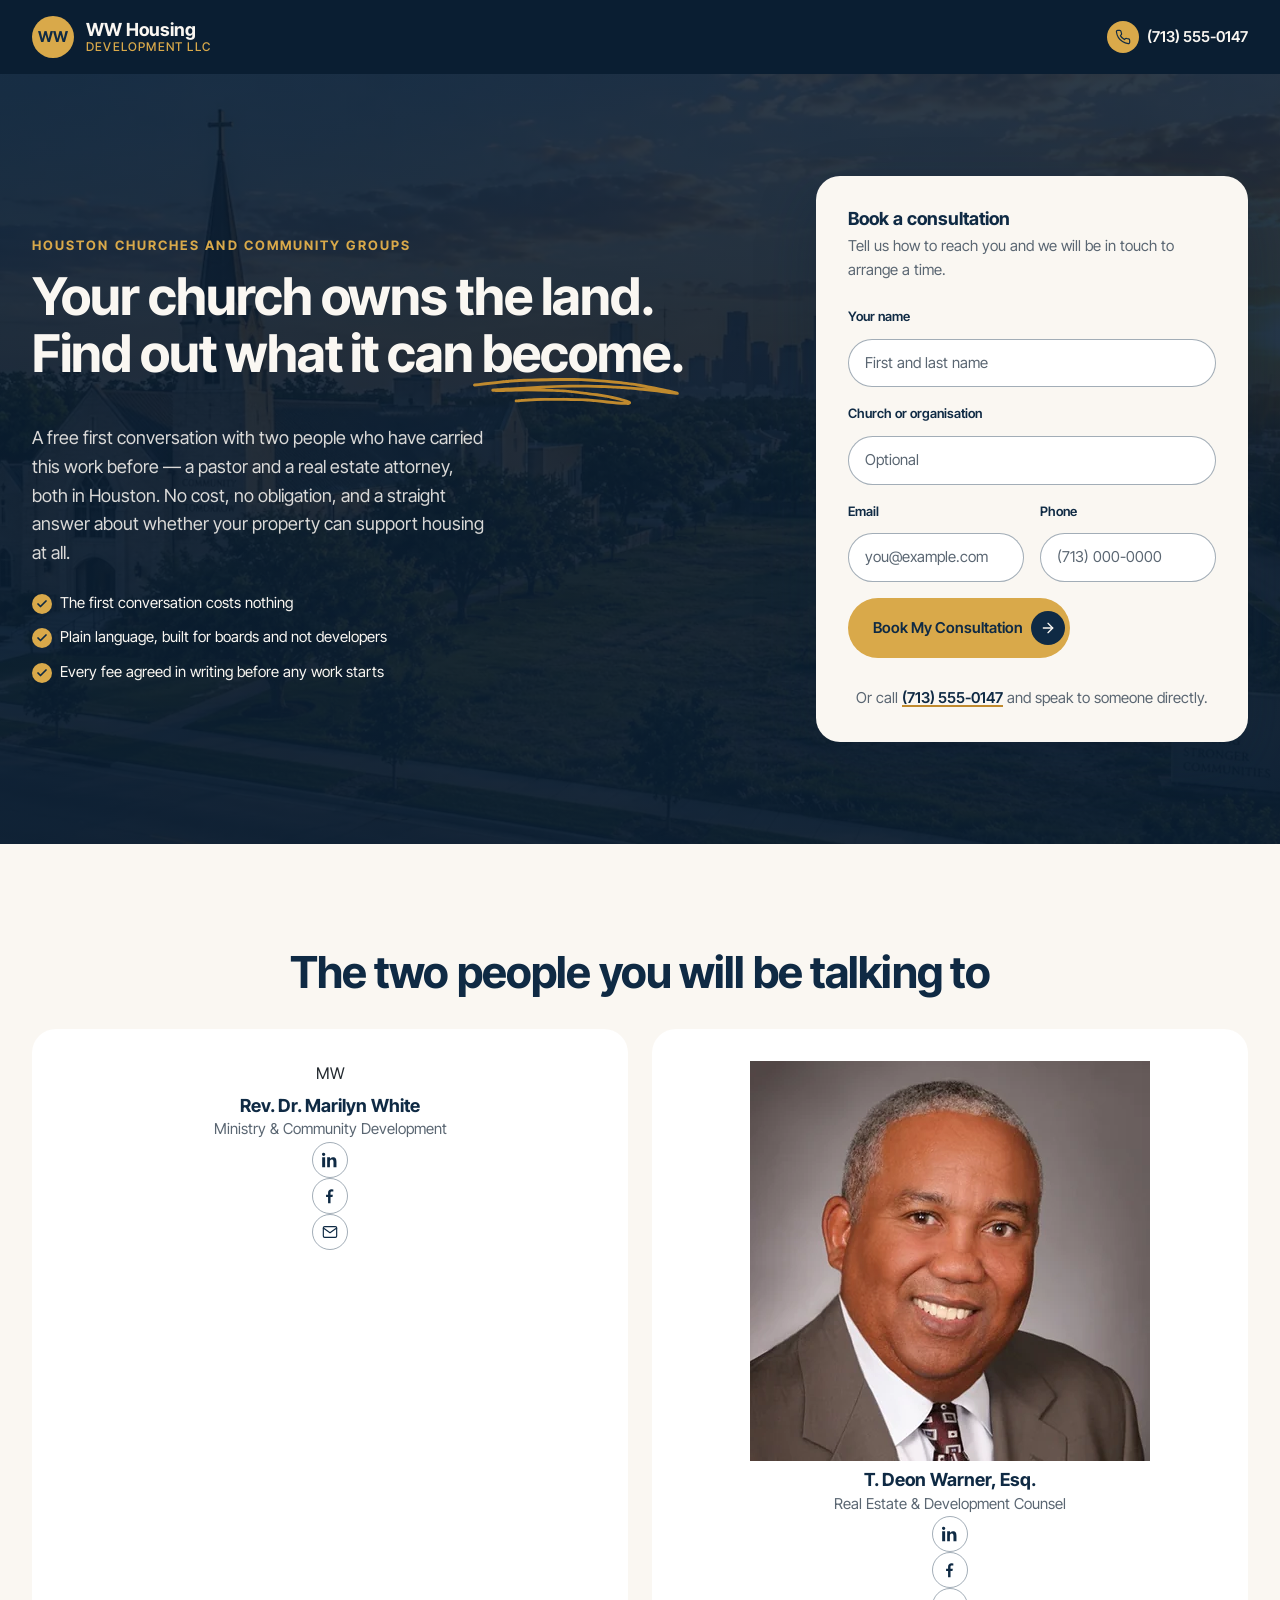
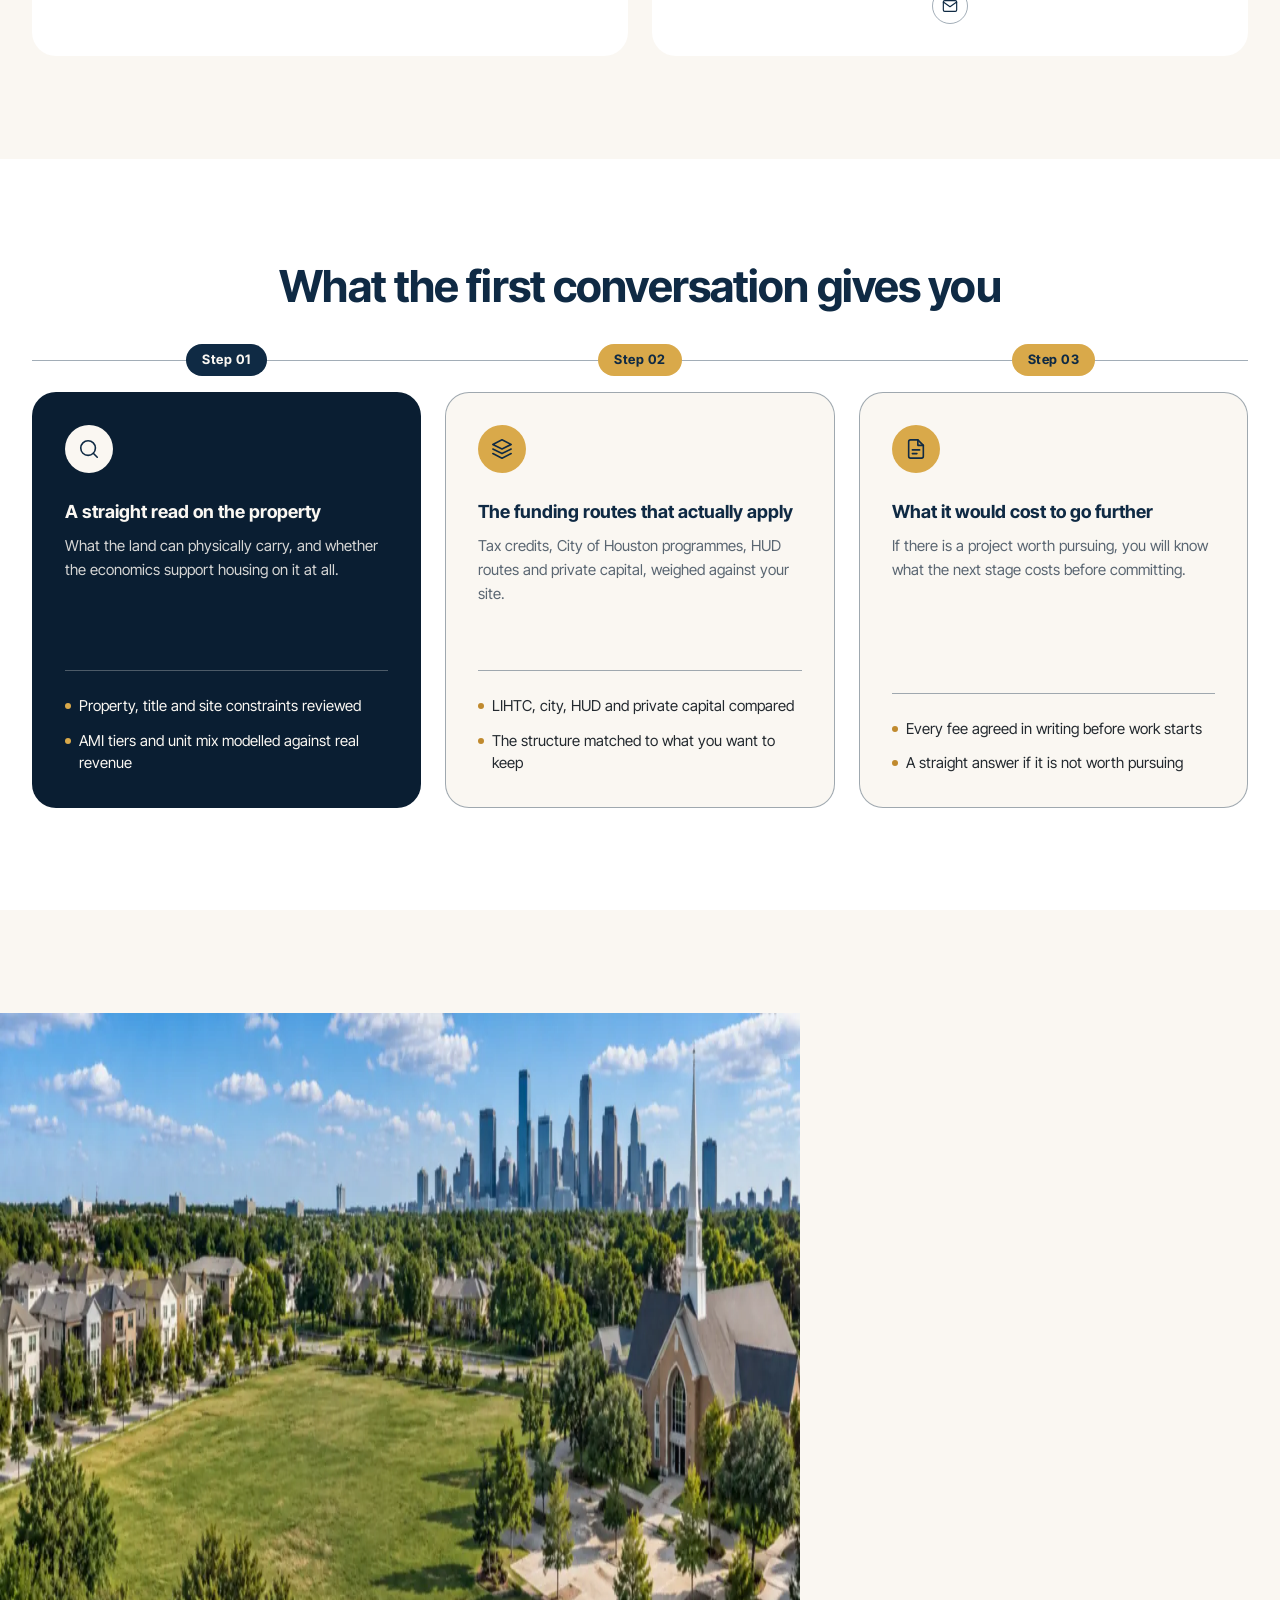
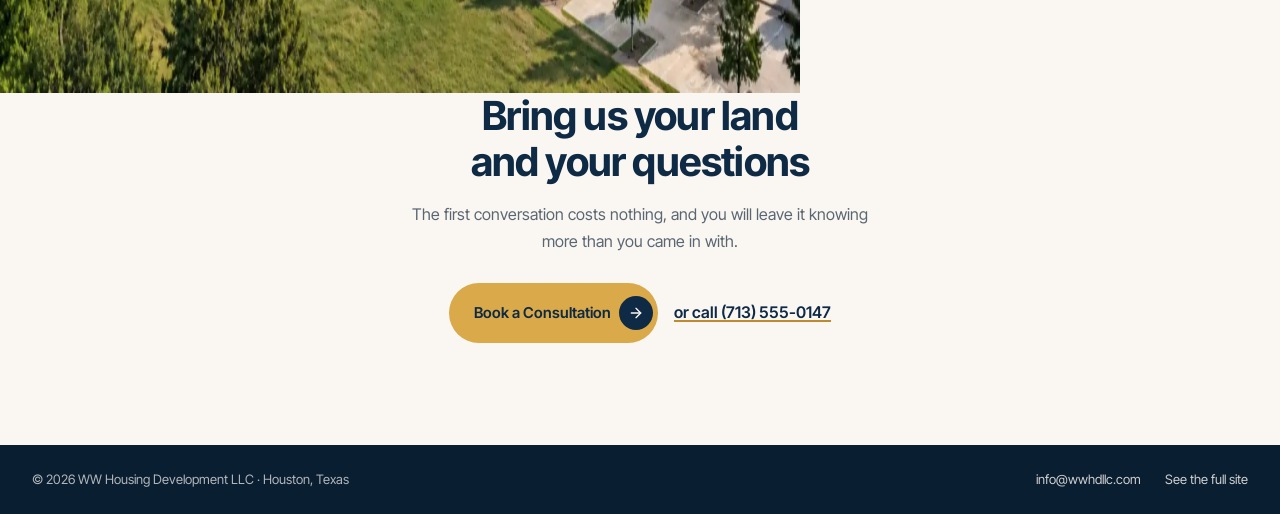
==== commit 00459e19: "Update" ====
--- a/start/index.html
+++ b/start/index.html
@@ -170,21 +170,45 @@
           <h2 class="section-heading people__title" id="people-title">The two people you will be talking to</h2>
 
           <!--
-            MONOGRAMS, not photographs. Rev. Dr. White's portrait has not been
-            supplied yet, and one photograph beside one placeholder reads as an
-            oversight. Swap both for pictures when the second one arrives.
+            Rev. Dr. White's portrait has not been supplied yet, so her card
+            carries a monogram panel at the same size as the photograph. Swap
+            it for a <picture> block matching Mr. Warner's when it arrives.
+
+            The social links are placeholders, the same href="#" the footer
+            already uses. Point them at real profiles or delete the list.
           -->
           <ul class="people__list">
             <li class="person">
-              <span class="person__mark" aria-hidden="true">MW</span>
-              <h3 class="person__name">Rev. Dr. Marilyn White</h3>
-              <p class="person__role">Three decades of ministry in Houston's Third Ward, and leadership on a $33 million affordable senior housing community.</p>
+              <span class="person__photo person__photo--monogram" aria-hidden="true">MW</span>
+
+              <div class="person__body">
+                <h3 class="person__name">Rev. Dr. Marilyn White</h3>
+                <p class="person__role">Ministry &amp; Community Development</p>
+
+                <ul class="person__social">
+                  <li><a class="btn-icon" href="#" aria-label="Rev. Dr. Marilyn White on LinkedIn"><svg viewBox="0 0 24 24" fill="currentColor" aria-hidden="true"><path d="M4.98 3.5A2.5 2.5 0 1 1 2.49 1a2.5 2.5 0 0 1 2.49 2.5zM.25 8.02h4.47V23H.25zm7.5 0h4.28v2.05h.06a4.7 4.7 0 0 1 4.23-2.32c4.52 0 5.36 2.98 5.36 6.85V23h-4.47v-7.5c0-1.79-.03-4.09-2.49-4.09-2.5 0-2.88 1.95-2.88 3.96V23H7.75z" /></svg></a></li>
+                  <li><a class="btn-icon" href="#" aria-label="Rev. Dr. Marilyn White on Facebook"><svg viewBox="0 0 24 24" fill="currentColor" aria-hidden="true"><path d="M15.12 5.32H17V2.14A26.11 26.11 0 0 0 14.26 2C11.2 2 9.1 3.85 9.1 7.24v2.7H6.11v3.55H9.1V23h3.68v-9.51h2.99l.45-3.55h-3.44V7.59c0-1.02.28-2.27 1.34-2.27z" /></svg></a></li>
+                  <li><a class="btn-icon" href="mailto:info@wwhdllc.com" aria-label="Email Rev. Dr. Marilyn White"><svg viewBox="0 0 24 24" fill="none" stroke="currentColor" stroke-width="1.75" stroke-linecap="round" stroke-linejoin="round" aria-hidden="true"><path d="M4 4h16a2 2 0 0 1 2 2v12a2 2 0 0 1-2 2H4a2 2 0 0 1-2-2V6a2 2 0 0 1 2-2z" /><polyline points="22 6 12 13 2 6" /></svg></a></li>
+                </ul>
+              </div>
             </li>
 
             <li class="person">
-              <span class="person__mark" aria-hidden="true">DW</span>
-              <h3 class="person__name">T. Deon Warner, Esq.</h3>
-              <p class="person__role">A legal practice built on church property, tax credits, seller-financed closings and development agreements.</p>
+              <picture class="person__photo">
+                <source srcset="../images/people/deon-warner.webp" type="image/webp" />
+                <img src="../images/people/deon-warner.jpg" alt="T. Deon Warner, Esq." width="400" height="400" decoding="async" loading="lazy" />
+              </picture>
+
+              <div class="person__body">
+                <h3 class="person__name">T. Deon Warner, Esq.</h3>
+                <p class="person__role">Real Estate &amp; Development Counsel</p>
+
+                <ul class="person__social">
+                  <li><a class="btn-icon" href="#" aria-label="T. Deon Warner on LinkedIn"><svg viewBox="0 0 24 24" fill="currentColor" aria-hidden="true"><path d="M4.98 3.5A2.5 2.5 0 1 1 2.49 1a2.5 2.5 0 0 1 2.49 2.5zM.25 8.02h4.47V23H.25zm7.5 0h4.28v2.05h.06a4.7 4.7 0 0 1 4.23-2.32c4.52 0 5.36 2.98 5.36 6.85V23h-4.47v-7.5c0-1.79-.03-4.09-2.49-4.09-2.5 0-2.88 1.95-2.88 3.96V23H7.75z" /></svg></a></li>
+                  <li><a class="btn-icon" href="#" aria-label="T. Deon Warner on Facebook"><svg viewBox="0 0 24 24" fill="currentColor" aria-hidden="true"><path d="M15.12 5.32H17V2.14A26.11 26.11 0 0 0 14.26 2C11.2 2 9.1 3.85 9.1 7.24v2.7H6.11v3.55H9.1V23h3.68v-9.51h2.99l.45-3.55h-3.44V7.59c0-1.02.28-2.27 1.34-2.27z" /></svg></a></li>
+                  <li><a class="btn-icon" href="mailto:info@wwhdllc.com" aria-label="Email T. Deon Warner"><svg viewBox="0 0 24 24" fill="none" stroke="currentColor" stroke-width="1.75" stroke-linecap="round" stroke-linejoin="round" aria-hidden="true"><path d="M4 4h16a2 2 0 0 1 2 2v12a2 2 0 0 1-2 2H4a2 2 0 0 1-2-2V6a2 2 0 0 1 2-2z" /><polyline points="22 6 12 13 2 6" /></svg></a></li>
+                </ul>
+              </div>
             </li>
           </ul>
         </div>
@@ -194,51 +218,119 @@
         <div class="container">
           <h2 class="section-heading gives__title" id="gives-title">What the first conversation gives you</h2>
 
-          <ul class="gives__list">
-            <li class="give">
-              <span class="give__icon" aria-hidden="true">
-                <svg viewBox="0 0 24 24" fill="none" stroke="currentColor" stroke-width="1.75" stroke-linecap="round" stroke-linejoin="round"><circle cx="11" cy="11" r="8" /><line x1="21" y1="21" x2="16.65" y2="16.65" /></svg>
-              </span>
-              <h3 class="give__name">A straight read on the property</h3>
-              <p class="give__text">What the land can physically carry, and whether the economics support housing on it at all.</p>
-            </li>
-
-            <li class="give">
-              <span class="give__icon" aria-hidden="true">
-                <svg viewBox="0 0 24 24" fill="none" stroke="currentColor" stroke-width="1.75" stroke-linecap="round" stroke-linejoin="round"><polygon points="12 2 2 7 12 12 22 7 12 2" /><polyline points="2 17 12 22 22 17" /><polyline points="2 12 12 17 22 12" /></svg>
-              </span>
-              <h3 class="give__name">The funding routes that actually apply</h3>
-              <p class="give__text">Tax credits, City of Houston programmes, HUD routes and private capital, weighed against your site and your goals.</p>
-            </li>
-
-            <li class="give">
-              <span class="give__icon" aria-hidden="true">
-                <svg viewBox="0 0 24 24" fill="none" stroke="currentColor" stroke-width="1.75" stroke-linecap="round" stroke-linejoin="round"><path d="M14 2H6a2 2 0 0 0-2 2v16a2 2 0 0 0 2 2h12a2 2 0 0 0 2-2V8z" /><polyline points="14 2 14 8 20 8" /><line x1="8" y1="13" x2="16" y2="13" /><line x1="8" y1="17" x2="13" y2="17" /></svg>
-              </span>
-              <h3 class="give__name">What it would cost to go further</h3>
-              <p class="give__text">If there is a project worth pursuing, you will know what the next stage costs before you commit to it.</p>
-            </li>
-          </ul>
+          <!--
+            The home page's step cards, reused. No [data-process-item] hooks
+            here: this page ships no JavaScript, so the active card stays on
+            the first one rather than following the cursor.
+          -->
+          <ol class="process__list">
+            <li class="process__item is-active">
+              <p class="process__step">Step 01</p>
+
+              <article class="process__card">
+                <!-- feasibility-vision | stand-in -->
+                <div class="process__media" aria-hidden="true">
+                  <picture>
+                    <source media="(min-width: 48em)" srcset="../images/home/how-it-works/feasibility-vision.webp" type="image/webp" />
+                    <source media="(min-width: 48em)" srcset="../images/home/how-it-works/feasibility-vision.jpg" type="image/jpeg" />
+                    <source srcset="../images/home/how-it-works/feasibility-vision-m.webp" type="image/webp" />
+                    <img src="../images/home/how-it-works/feasibility-vision-m.jpg" alt="" width="640" height="800" decoding="async" loading="lazy" />
+                  </picture>
+                </div>
+
+                <div class="process__body">
+                  <span class="process__icon" aria-hidden="true">
+                    <svg viewBox="0 0 24 24" fill="none" stroke="currentColor" stroke-width="1.75" stroke-linecap="round" stroke-linejoin="round"><circle cx="11" cy="11" r="8" /><line x1="21" y1="21" x2="16.65" y2="16.65" /></svg>
+                  </span>
+
+                  <h3 class="process__card-title">A straight read on the property</h3>
+
+                  <p class="process__card-text">What the land can physically carry, and whether the economics support housing on it at all.</p>
+
+                  <ul class="process__points">
+                  <li>Property, title and site constraints reviewed</li>
+                  <li>AMI tiers and unit mix modelled against real revenue</li>
+                  </ul>
+                </div>
+              </article>
+            </li>
+
+            <li class="process__item">
+              <p class="process__step">Step 02</p>
+
+              <article class="process__card">
+                <!-- financing-structure | stand-in -->
+                <div class="process__media" aria-hidden="true">
+                  <picture>
+                    <source media="(min-width: 48em)" srcset="../images/home/how-it-works/financing-structure.webp" type="image/webp" />
+                    <source media="(min-width: 48em)" srcset="../images/home/how-it-works/financing-structure.jpg" type="image/jpeg" />
+                    <source srcset="../images/home/how-it-works/financing-structure-m.webp" type="image/webp" />
+                    <img src="../images/home/how-it-works/financing-structure-m.jpg" alt="" width="640" height="800" decoding="async" loading="lazy" />
+                  </picture>
+                </div>
+
+                <div class="process__body">
+                  <span class="process__icon" aria-hidden="true">
+                    <svg viewBox="0 0 24 24" fill="none" stroke="currentColor" stroke-width="1.75" stroke-linecap="round" stroke-linejoin="round"><polygon points="12 2 2 7 12 12 22 7 12 2" /><polyline points="2 17 12 22 22 17" /><polyline points="2 12 12 17 22 12" /></svg>
+                  </span>
+
+                  <h3 class="process__card-title">The funding routes that actually apply</h3>
+
+                  <p class="process__card-text">Tax credits, City of Houston programmes, HUD routes and private capital, weighed against your site.</p>
+
+                  <ul class="process__points">
+                  <li>LIHTC, city, HUD and private capital compared</li>
+                  <li>The structure matched to what you want to keep</li>
+                  </ul>
+                </div>
+              </article>
+            </li>
+
+            <li class="process__item">
+              <p class="process__step">Step 03</p>
+
+              <article class="process__card">
+                <!-- approvals-builds | stand-in -->
+                <div class="process__media" aria-hidden="true">
+                  <picture>
+                    <source media="(min-width: 48em)" srcset="../images/home/how-it-works/approvals-builds.webp" type="image/webp" />
+                    <source media="(min-width: 48em)" srcset="../images/home/how-it-works/approvals-builds.jpg" type="image/jpeg" />
+                    <source srcset="../images/home/how-it-works/approvals-builds-m.webp" type="image/webp" />
+                    <img src="../images/home/how-it-works/approvals-builds-m.jpg" alt="" width="640" height="800" decoding="async" loading="lazy" />
+                  </picture>
+                </div>
+
+                <div class="process__body">
+                  <span class="process__icon" aria-hidden="true">
+                    <svg viewBox="0 0 24 24" fill="none" stroke="currentColor" stroke-width="1.75" stroke-linecap="round" stroke-linejoin="round"><path d="M14 2H6a2 2 0 0 0-2 2v16a2 2 0 0 0 2 2h12a2 2 0 0 0 2-2V8z" /><polyline points="14 2 14 8 20 8" /><line x1="8" y1="13" x2="16" y2="13" /><line x1="8" y1="17" x2="13" y2="17" /></svg>
+                  </span>
+
+                  <h3 class="process__card-title">What it would cost to go further</h3>
+
+                  <p class="process__card-text">If there is a project worth pursuing, you will know what the next stage costs before committing.</p>
+
+                  <ul class="process__points">
+                  <li>Every fee agreed in writing before work starts</li>
+                  <li>A straight answer if it is not worth pursuing</li>
+                  </ul>
+                </div>
+              </article>
+            </li>
+          </ol>
         </div>
       </section>
 
-      <section class="honest" aria-labelledby="honest-title">
-        <div class="container honest__inner">
-          <span class="honest__icon" aria-hidden="true">
-            <svg viewBox="0 0 24 24" fill="none" stroke="currentColor" stroke-width="1.75" stroke-linecap="round" stroke-linejoin="round"><path d="M12 3v18" /><path d="M5 7h14" /><path d="m5 7-3 7h6l-3-7z" /><path d="m19 7-3 7h6l-3-7z" /><path d="M8 21h8" /></svg>
-          </span>
-
-          <h2 class="honest__title" id="honest-title">If the numbers do not work, we will say so</h2>
-
-          <p class="honest__text">
-            Not every site can carry housing, and not every affordability target can be funded. If
-            that is true of your property we will tell you early and explain why, rather than
-            letting you spend a year discovering it.
-          </p>
-        </div>
-      </section>
-
       <section class="closer" aria-labelledby="closer-title">
+        <!-- cta-bg | stand-in, the same photograph the site's own CTA uses -->
+        <div class="closer__bg" aria-hidden="true">
+          <picture>
+            <source media="(min-width: 48em)" srcset="../images/home/cta/cta-bg.webp" type="image/webp" />
+            <source media="(min-width: 48em)" srcset="../images/home/cta/cta-bg.jpg" type="image/jpeg" />
+            <source srcset="../images/home/cta/cta-bg-m.webp" type="image/webp" />
+            <img src="../images/home/cta/cta-bg-m.jpg" alt="" width="800" height="680" decoding="async" loading="lazy" />
+          </picture>
+        </div>
+
         <div class="container closer__inner">
           <h2 class="closer__title" id="closer-title">Bring us your land and your questions</h2>
 
--- a/css/global.css
+++ b/css/global.css
@@ -1063,18 +1063,24 @@
 }
 
 /* Opens by growing a grid row from nothing, so the panel never has to guess a
-   height the project names might outgrow */
-.primary-nav__submenu {
+   height the project names might outgrow.
+
+   The row grows on the wrapper, not on the list: the trick needs exactly one
+   grid child, and three list items would take an explicit row each and stack
+   on top of one another. The wrapper holds the single row; the list inside it
+   does the clipping. */
+.primary-nav__drawer {
   display: grid;
   grid-template-rows: 0fr;
   transition: grid-template-rows var(--t-panel) var(--ease-out);
 }
 
-.primary-nav__item--menu.is-open .primary-nav__submenu {
+.primary-nav__item--menu.is-open .primary-nav__drawer {
   grid-template-rows: 1fr;
 }
 
-.primary-nav__submenu > li {
+.primary-nav__submenu {
+  overflow: hidden;
   min-height: 0;
 }
 
@@ -1084,11 +1090,6 @@
 
 .primary-nav__submenu > li:last-child {
   padding-bottom: var(--space-xs);
-}
-
-/* The whole list is one grid row, so the clipping happens here */
-.primary-nav__submenu {
-  overflow: hidden;
 }
 
 .primary-nav__submenu a {
@@ -1322,7 +1323,7 @@
 
   /* visibility rather than display, so the links leave the tab order while the
      list is shut but come back the moment the parent link takes focus */
-  .primary-nav__submenu {
+  .primary-nav__drawer {
     position: absolute;
     top: 100%;
     left: 50%;
@@ -1343,17 +1344,21 @@
       visibility 0s linear var(--t-base);
   }
 
+  .primary-nav__submenu {
+    overflow: visible;
+  }
+
   /* Bridges the gap between the row and the panel, so the cursor can travel
      down to the list without passing over dead space and closing it */
-  .primary-nav__submenu::before {
+  .primary-nav__drawer::before {
     content: "";
     position: absolute;
     inset: auto 0 100% 0;
     height: var(--space-sm);
   }
 
-  .primary-nav__item--menu:hover .primary-nav__submenu,
-  .primary-nav__item--menu:focus-within .primary-nav__submenu {
+  .primary-nav__item--menu:hover .primary-nav__drawer,
+  .primary-nav__item--menu:focus-within .primary-nav__drawer {
     visibility: visible;
     opacity: 1;
     transform: translate(-50%, var(--space-xs));
@@ -1801,6 +1806,293 @@
   .plan {
     max-width: none;
     margin-inline: 0;
+    padding: var(--space-xl);
+  }
+}
+
+
+/* ==========================================================================
+   Step cards
+
+   Shared: the home page's "From Land to Homes" and the /start/ landing page.
+   Three cards on a rail, each under a numbered pill. The active card reveals
+   its photograph and darkens, and its pill inverts.
+
+   Active state is a single class, .is-active. The home page moves it with
+   js/script.js — hover on pointer devices, scroll position on touch. The
+   landing page carries no JavaScript, so there it simply rests on the first
+   card, which is the correct rest state everywhere anyway.
+   ========================================================================== */
+.process {
+  /* White, so its curves come from the white copy of the artwork */
+  --curve-image: url("../images/svg-backgrounds/curve-divider-white.svg");
+  background-color: var(--clr-surface-alt);
+}
+
+/* Mobile first: this section is far taller than it is wide (three stacked
+   cards), so covering all of it scales the 1920x1080 artwork about 1.85x and
+   shows barely a tenth of its width — a few huge lines. Bounding the pattern
+   to a band at the top holds it near its drawn scale, and the mask dissolves
+   its lower edge into the ground. Grown at 48em, unbounded at 64em. */
+
+
+/* --------------------------------------------------------------------------
+   Step rail
+   -------------------------------------------------------------------------- */
+.process__list {
+  position: relative;
+  display: grid;
+  gap: var(--space-xl);
+}
+
+.process__item {
+  display: flex;
+  flex-direction: column;
+  align-items: center;
+  gap: var(--space-md);
+  /* Keeps stacked cards from stretching uncomfortably wide on tablets */
+  max-width: 34rem;
+  margin-inline: auto;
+  width: 100%;
+}
+
+.process__step {
+  position: relative;
+  z-index: 1;
+  display: inline-flex;
+  align-items: center;
+  height: 2rem;
+  margin: 0;
+  padding-inline: var(--space-md);
+  border-radius: var(--radius-pill);
+  background-color: var(--clr-accent-light);
+  color: var(--clr-primary);
+  font-size: var(--fs-200);
+  font-weight: var(--fw-bold);
+  letter-spacing: 0.04em;
+  transition: background-color var(--t-slow) var(--ease-out),
+    color var(--t-slow) var(--ease-out);
+}
+
+/* --------------------------------------------------------------------------
+   Card
+   -------------------------------------------------------------------------- */
+.process__card {
+  position: relative;
+  display: flex;
+  width: 100%;
+  min-height: 20rem;
+  overflow: hidden;
+  border-radius: var(--radius-lg);
+  /* Opaque, so the stripe pattern cannot bleed through behind card copy —
+     it reads as a clean panel floating on the pattern */
+  background-color: var(--clr-surface);
+  border: 1px solid var(--clr-line);
+  transition: background-color var(--t-slow) var(--ease-out),
+    border-color var(--t-slow) var(--ease-out);
+}
+
+/* Photograph, revealed on the active card */
+.process__media {
+  position: absolute;
+  inset: 0;
+  opacity: 0;
+  transition: opacity 520ms var(--ease-out);
+}
+
+.process__media img {
+  width: 100%;
+  height: 100%;
+  object-fit: cover;
+}
+
+/* Scrim, so copy stays legible over whatever photograph is dropped in */
+.process__media::after {
+  content: "";
+  position: absolute;
+  inset: 0;
+  background-image: linear-gradient(
+    to bottom,
+    rgba(10, 30, 50, 0.55) 0%,
+    rgba(10, 30, 50, 0.82) 100%
+  );
+}
+
+.process__body {
+  position: relative;
+  display: flex;
+  flex-direction: column;
+  gap: var(--space-sm);
+  width: 100%;
+  padding: var(--space-lg);
+}
+
+.process__icon {
+  display: inline-flex;
+  align-items: center;
+  justify-content: center;
+  width: 3rem;
+  height: 3rem;
+  flex: none;
+  margin-bottom: var(--space-md);
+  border-radius: 50%;
+  background-color: var(--clr-accent-light);
+  color: var(--clr-primary);
+  transition: background-color var(--t-slow) var(--ease-out);
+}
+
+.process__icon svg {
+  width: 1.375rem;
+  height: 1.375rem;
+}
+
+.process__card-title {
+  margin: 0;
+  font-size: var(--fs-500);
+  font-weight: var(--fw-bold);
+  transition: color var(--t-slow) var(--ease-out);
+}
+
+.process__card-text {
+  margin: 0;
+  color: var(--clr-muted);
+  font-size: var(--fs-300);
+  line-height: 1.6;
+  transition: color var(--t-slow) var(--ease-out);
+}
+
+/* Bullet list, pinned to the foot of the card */
+.process__points {
+  display: flex;
+  flex-direction: column;
+  gap: var(--space-sm);
+  margin-top: auto;
+  padding-top: var(--space-lg);
+  border-top: 1px solid var(--clr-line);
+  transition: border-color var(--t-slow) var(--ease-out);
+}
+
+.process__points li {
+  display: flex;
+  align-items: flex-start;
+  gap: var(--space-xs);
+  color: var(--clr-body);
+  font-size: var(--fs-300);
+  line-height: 1.5;
+  transition: color var(--t-slow) var(--ease-out);
+}
+
+.process__points li::before {
+  content: "";
+  width: 0.375rem;
+  height: 0.375rem;
+  flex: none;
+  margin-top: 0.5rem;
+  border-radius: 50%;
+  background-color: var(--clr-accent);
+}
+
+/* --------------------------------------------------------------------------
+   Active card
+   -------------------------------------------------------------------------- */
+.process__item.is-active .process__media {
+  opacity: 1;
+}
+
+.process__item.is-active .process__card {
+  background-color: var(--clr-primary-deep);
+  border-color: transparent;
+}
+
+.process__item.is-active .process__step {
+  background-color: var(--clr-primary);
+  color: var(--clr-surface);
+}
+
+.process__item.is-active .process__icon {
+  background-color: var(--clr-surface);
+}
+
+.process__item.is-active .process__card-title,
+.process__item.is-active .process__points li {
+  color: var(--clr-surface);
+}
+
+.process__item.is-active .process__card-text {
+  color: rgba(250, 247, 242, 0.85);
+}
+
+.process__item.is-active .process__points {
+  border-top-color: rgba(250, 247, 242, 0.28);
+}
+
+.process__item.is-active .process__points li::before {
+  background-color: var(--clr-accent-light);
+}
+
+/* --------------------------------------------------------------------------
+   Closing line
+   -------------------------------------------------------------------------- */
+.process__footnote {
+  display: flex;
+  flex-wrap: wrap;
+  align-items: center;
+  justify-content: center;
+  gap: var(--space-sm);
+  margin-top: var(--space-2xl);
+  text-align: center;
+}
+
+.process__footnote-text {
+  margin: 0;
+  color: var(--clr-muted);
+  font-size: var(--fs-300);
+}
+
+/* Navy label with a brass underline: brass alone is too light for body text */
+.process__footnote-text a {
+  color: var(--clr-primary);
+  font-weight: var(--fw-semibold);
+  text-decoration-color: var(--clr-accent);
+  text-decoration-thickness: 2px;
+  transition: text-decoration-thickness var(--t-base) var(--ease-out);
+}
+
+.process__footnote-text a:hover,
+.process__footnote-text a:focus-visible {
+  text-decoration-thickness: 3px;
+}
+
+/* ==========================================================================
+   Our Process — larger screens
+   ========================================================================== */
+@media (min-width: 64em) {
+  .process__list {
+    grid-template-columns: repeat(3, minmax(0, 1fr));
+    gap: var(--space-lg);
+  }
+
+  /* The rail the step pills sit on, centred on their 2rem height */
+  .process__list::before {
+    content: "";
+    position: absolute;
+    top: 1rem;
+    left: 0;
+    right: 0;
+    height: 1px;
+    background-color: var(--clr-line);
+  }
+
+  .process__item {
+    max-width: none;
+    margin-inline: 0;
+  }
+
+  .process__card {
+    min-height: 26rem;
+  }
+
+  .process__body {
     padding: var(--space-xl);
   }
 }
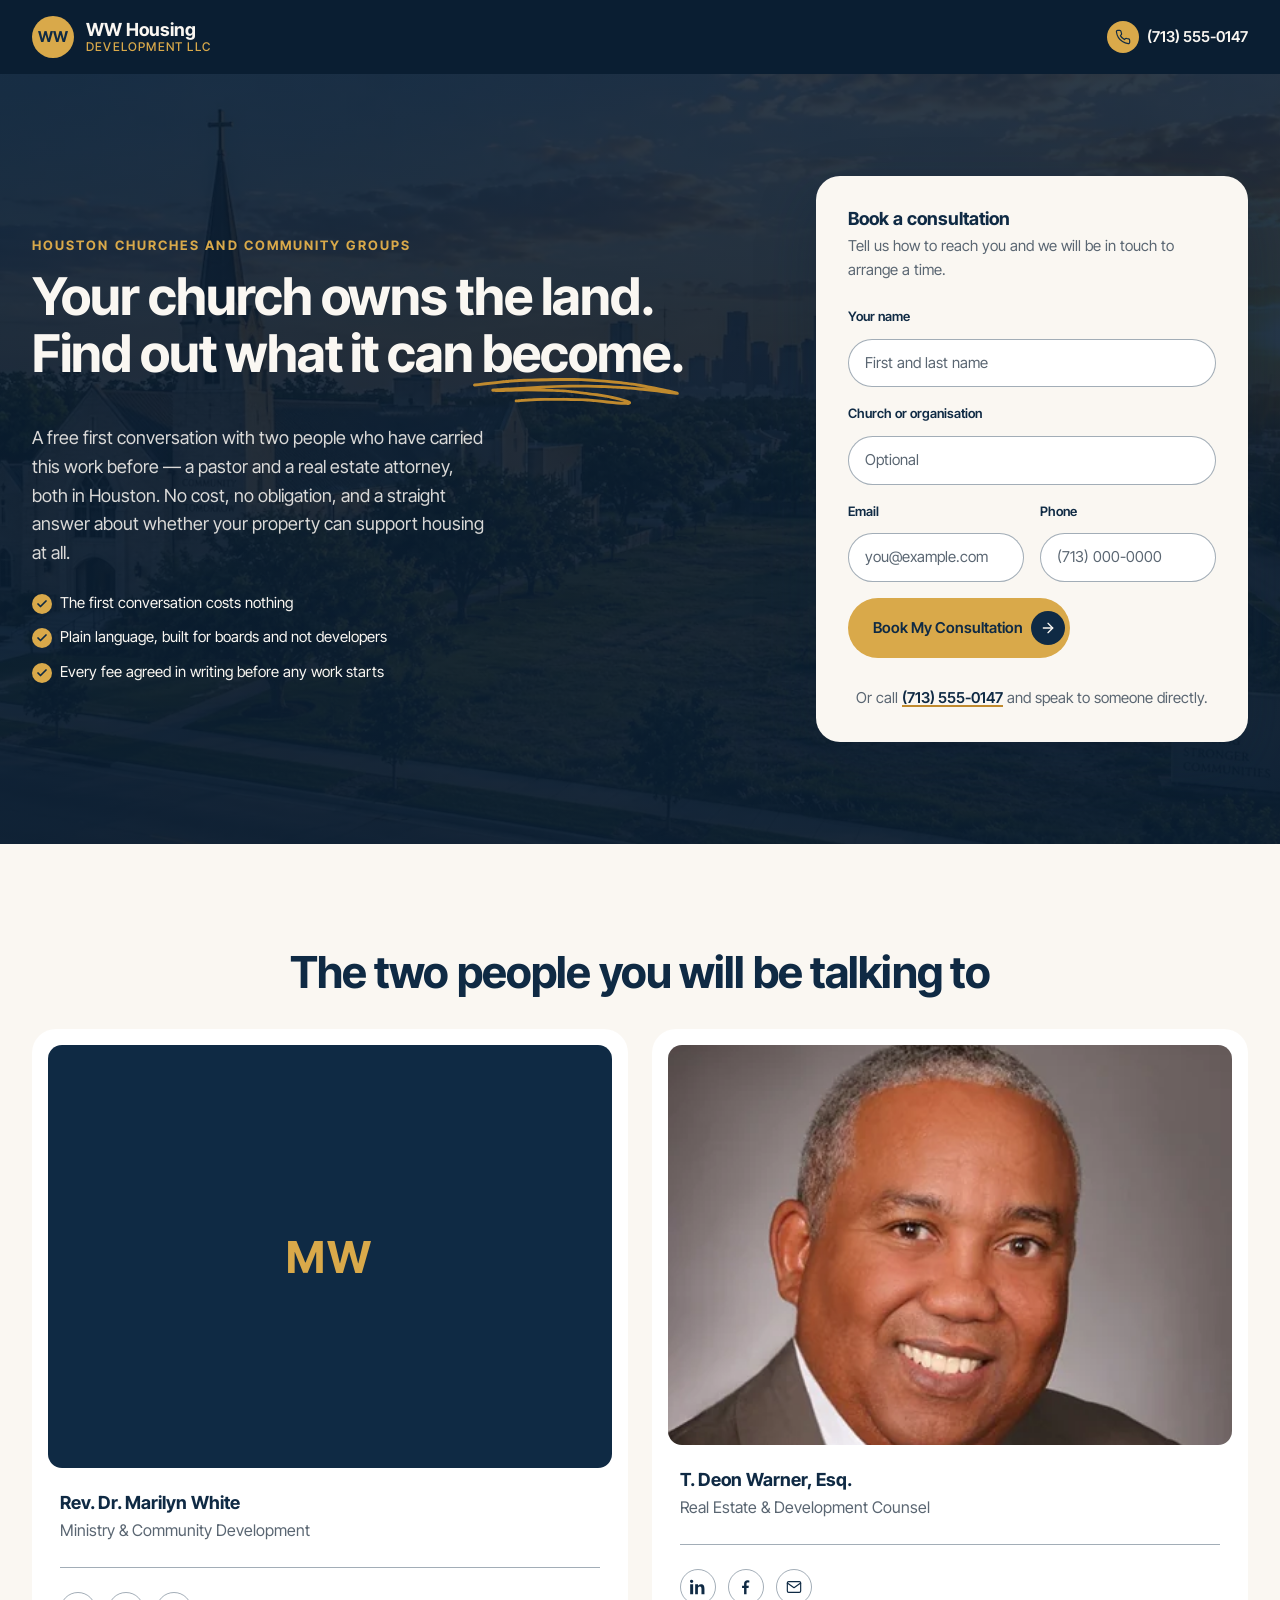
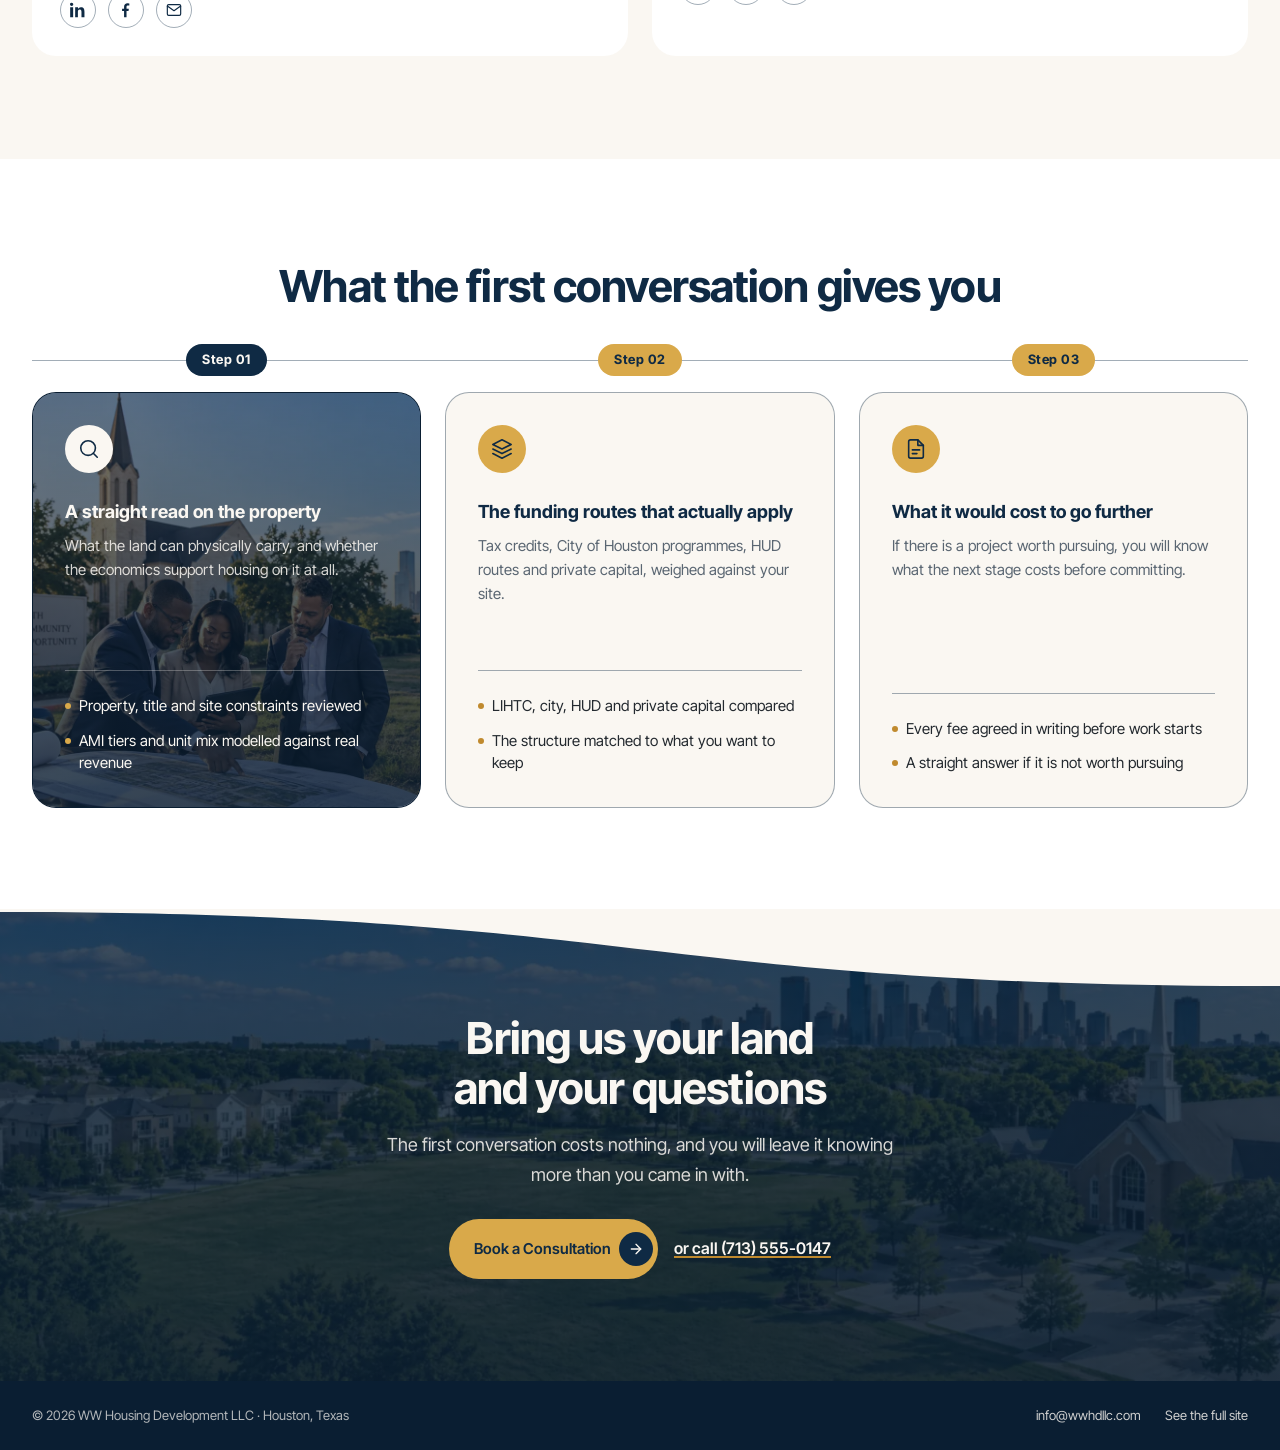
==== commit 3536ca87: "Update" ====
--- a/start/index.html
+++ b/start/index.html
@@ -165,7 +165,7 @@
         </div>
       </section>
 
-      <section class="section people" aria-labelledby="people-title">
+      <section class="section people curve-out" aria-labelledby="people-title">
         <div class="container">
           <h2 class="section-heading people__title" id="people-title">The two people you will be talking to</h2>
 
@@ -214,7 +214,7 @@
         </div>
       </section>
 
-      <section class="section gives" aria-labelledby="gives-title">
+      <section class="section gives curve-out" aria-labelledby="gives-title">
         <div class="container">
           <h2 class="section-heading gives__title" id="gives-title">What the first conversation gives you</h2>
 
--- a/css/global.css
+++ b/css/global.css
@@ -2246,6 +2246,30 @@
   pointer-events: none;
 }
 
+
+/* WHITE SVG CURVE */
+.curve-in-white,
+.curve-out-white {
+  position: relative;
+  /* The neighbouring bands are positioned too, and would otherwise paint over
+     whichever shape is reaching into them */
+  z-index: 1;
+}
+
+.curve-in-white::before,
+.curve-out-white::after {
+  content: "";
+  position: absolute;
+  left: 0;
+  right: 0;
+  height: var(--curve-height);
+  background-image: var(--curve-image, url("../images/svg-backgrounds/curve-divider.svg"));
+  background-repeat: no-repeat;
+  background-size: 100% 100%;
+  pointer-events: none;
+}
+
+
 /* At the foot, hanging down. The artwork's own orientation: deep on the right.
    Pulled back a pixel so the shape and the section it belongs to overlap: sat
    exactly edge to edge, a fractional layout position leaves a hairline of the
--- a/css/landing.css
+++ b/css/landing.css
@@ -185,14 +185,14 @@
 }
 
 /* ==========================================================================
-   The two principals
+   The two principals — photograph, name, role, then the links
    ========================================================================== */
 .people__title,
 .gives__title {
   max-width: none;
   margin-bottom: var(--space-xl);
+  margin-inline: auto;
   text-align: center;
-  margin-inline: auto;
 }
 
 .people__list {
@@ -203,154 +203,107 @@
 .person {
   display: flex;
   flex-direction: column;
-  align-items: center;
-  gap: var(--space-xs);
-  padding: var(--space-xl) var(--space-lg);
+  padding: var(--space-md);
   border-radius: var(--radius-lg);
   background-color: var(--clr-surface-alt);
-  text-align: center;
-}
-
-/* Initials, until the portraits are both available */
-.person__mark {
-  display: inline-flex;
+}
+
+.person__photo {
+  display: block;
+  overflow: hidden;
+  border-radius: var(--radius-md);
+  background-color: rgba(15, 42, 68, 0.06);
+}
+
+.person__photo img {
+  display: block;
+  width: 100%;
+  aspect-ratio: 4 / 3;
+  object-fit: cover;
+  /* The portrait is a head-and-shoulders crop; without this the face sits low */
+  object-position: center 22%;
+}
+
+/* Stands in for a portrait at exactly the photograph's size, so the pair of
+   cards stays the same shape until the second picture arrives */
+.person__photo--monogram {
+  display: flex;
   align-items: center;
   justify-content: center;
-  width: 4.5rem;
-  height: 4.5rem;
-  flex: none;
-  margin-bottom: var(--space-sm);
-  border-radius: 50%;
+  aspect-ratio: 4 / 3;
   background-color: var(--clr-primary);
   color: var(--clr-accent-light);
+  font-size: clamp(2rem, 6vw, 2.75rem);
+  font-weight: var(--fw-bold);
+  letter-spacing: 0.06em;
+}
+
+.person__body {
+  padding: var(--space-lg) var(--space-sm) var(--space-sm);
+}
+
+.person__name {
+  margin: 0 0 var(--space-2xs);
   font-size: var(--fs-500);
   font-weight: var(--fw-bold);
-  letter-spacing: 0.04em;
-}
-
-.person__name {
-  margin: 0;
-  font-size: var(--fs-500);
-  font-weight: var(--fw-bold);
 }
 
 .person__role {
-  margin: 0;
-  max-width: 34ch;
+  margin: 0 0 var(--space-lg);
   color: var(--clr-muted);
-  font-size: var(--fs-300);
-  line-height: 1.7;
+  font-size: var(--fs-400);
+}
+
+.person__social {
+  display: flex;
+  flex-wrap: wrap;
+  gap: var(--space-sm);
+  padding-top: var(--space-lg);
+  border-top: 1px solid var(--clr-line);
 }
 
 /* ==========================================================================
    What the conversation gives you
+
+   The step cards themselves are the shared .process block in global.css; all
+   this section adds is its ground.
    ========================================================================== */
 .gives {
   background-color: var(--clr-surface-alt);
 }
 
-.gives__list {
-  display: grid;
-  gap: var(--space-lg);
-}
-
-.give {
-  display: flex;
-  flex-direction: column;
-  gap: var(--space-xs);
-  padding: var(--space-lg);
-  border-radius: var(--radius-lg);
-  background-color: var(--clr-surface);
-}
-
-.give__icon {
-  display: inline-flex;
-  align-items: center;
-  justify-content: center;
-  width: 3rem;
-  height: 3rem;
-  flex: none;
-  margin-bottom: var(--space-sm);
-  border-radius: var(--radius-md);
-  background-color: var(--clr-accent-light);
-  color: var(--clr-primary);
-}
-
-.give__icon svg {
-  width: 1.25rem;
-  height: 1.25rem;
-}
-
-.give__name {
-  margin: 0;
-  font-size: var(--fs-400);
-  font-weight: var(--fw-bold);
-  line-height: 1.3;
-}
-
-.give__text {
-  margin: 0;
-  color: var(--clr-muted);
-  font-size: var(--fs-300);
-  line-height: 1.7;
-}
-
-/* ==========================================================================
-   The honest note — the firm's sharpest line, given a band of its own
-   ========================================================================== */
-.honest {
+/* ==========================================================================
+   Closing call to action
+   ========================================================================== */
+.closer {
+  position: relative;
+  /* Contains the photograph's negative z-index */
+  isolation: isolate;
   padding-block: var(--section-space);
-  background-color: var(--clr-primary);
-}
-
-.honest__inner {
-  display: flex;
-  flex-direction: column;
-  align-items: center;
-  gap: var(--space-md);
-  text-align: center;
-}
-
-.honest__icon {
-  display: inline-flex;
-  align-items: center;
-  justify-content: center;
-  width: 3.25rem;
-  height: 3.25rem;
-  flex: none;
-  border-radius: var(--radius-md);
-  background-color: var(--clr-accent-light);
-  color: var(--clr-primary);
-}
-
-.honest__icon svg {
-  width: 1.5rem;
-  height: 1.5rem;
-}
-
-.honest__title {
-  margin: 0;
-  max-width: 22ch;
-  color: var(--clr-surface);
-  font-size: clamp(1.5rem, 4.5vw, 2.125rem);
-  line-height: 1.15;
-  letter-spacing: -0.01em;
-  text-wrap: balance;
-}
-
-.honest__text {
-  margin: 0;
-  max-width: 58ch;
-  color: rgba(250, 247, 242, 0.86);
-  font-size: var(--fs-400);
-  line-height: 1.75;
-}
-
-/* ==========================================================================
-   Closing call to action
-   ========================================================================== */
-.closer {
-  padding-block: var(--section-space);
+  background-color: var(--clr-primary-deep);
+}
+
+.closer__bg {
+  position: absolute;
+  inset: 0;
+  z-index: -1;
+}
+
+.closer__bg img {
+  width: 100%;
+  height: 100%;
+  object-fit: cover;
+}
+
+.closer__bg::after {
+  content: "";
+  position: absolute;
+  inset: 0;
+  background-image: linear-gradient(
+    to bottom,
+    rgba(10, 30, 50, 0.78) 0%,
+    rgba(10, 30, 50, 0.88) 100%
+  );
 }
 
 .closer__inner {
@@ -364,7 +317,8 @@
 .closer__title {
   margin: 0;
   max-width: 20ch;
-  font-size: clamp(1.75rem, 5vw, 2.5rem);
+  color: var(--clr-surface);
+  font-size: clamp(1.75rem, 5vw, 2.75rem);
   line-height: 1.15;
   letter-spacing: -0.02em;
   text-wrap: balance;
@@ -373,8 +327,8 @@
 .closer__text {
   margin: 0;
   max-width: 52ch;
-  color: var(--clr-muted);
-  font-size: var(--fs-400);
+  color: rgba(250, 247, 242, 0.86);
+  font-size: var(--fs-500);
   line-height: 1.7;
 }
 
@@ -388,7 +342,7 @@
 }
 
 .closer__call {
-  color: var(--clr-primary);
+  color: var(--clr-surface);
   font-weight: var(--fw-semibold);
   text-decoration-color: var(--clr-accent);
   text-decoration-thickness: 2px;
@@ -449,8 +403,7 @@
     padding: var(--space-xl);
   }
 
-  .people__list,
-  .gives__list {
+  .people__list {
     grid-template-columns: repeat(2, minmax(0, 1fr));
   }
 }
@@ -468,7 +421,4 @@
     align-items: center;
   }
 
-  .gives__list {
-    grid-template-columns: repeat(3, minmax(0, 1fr));
-  }
-}
+}
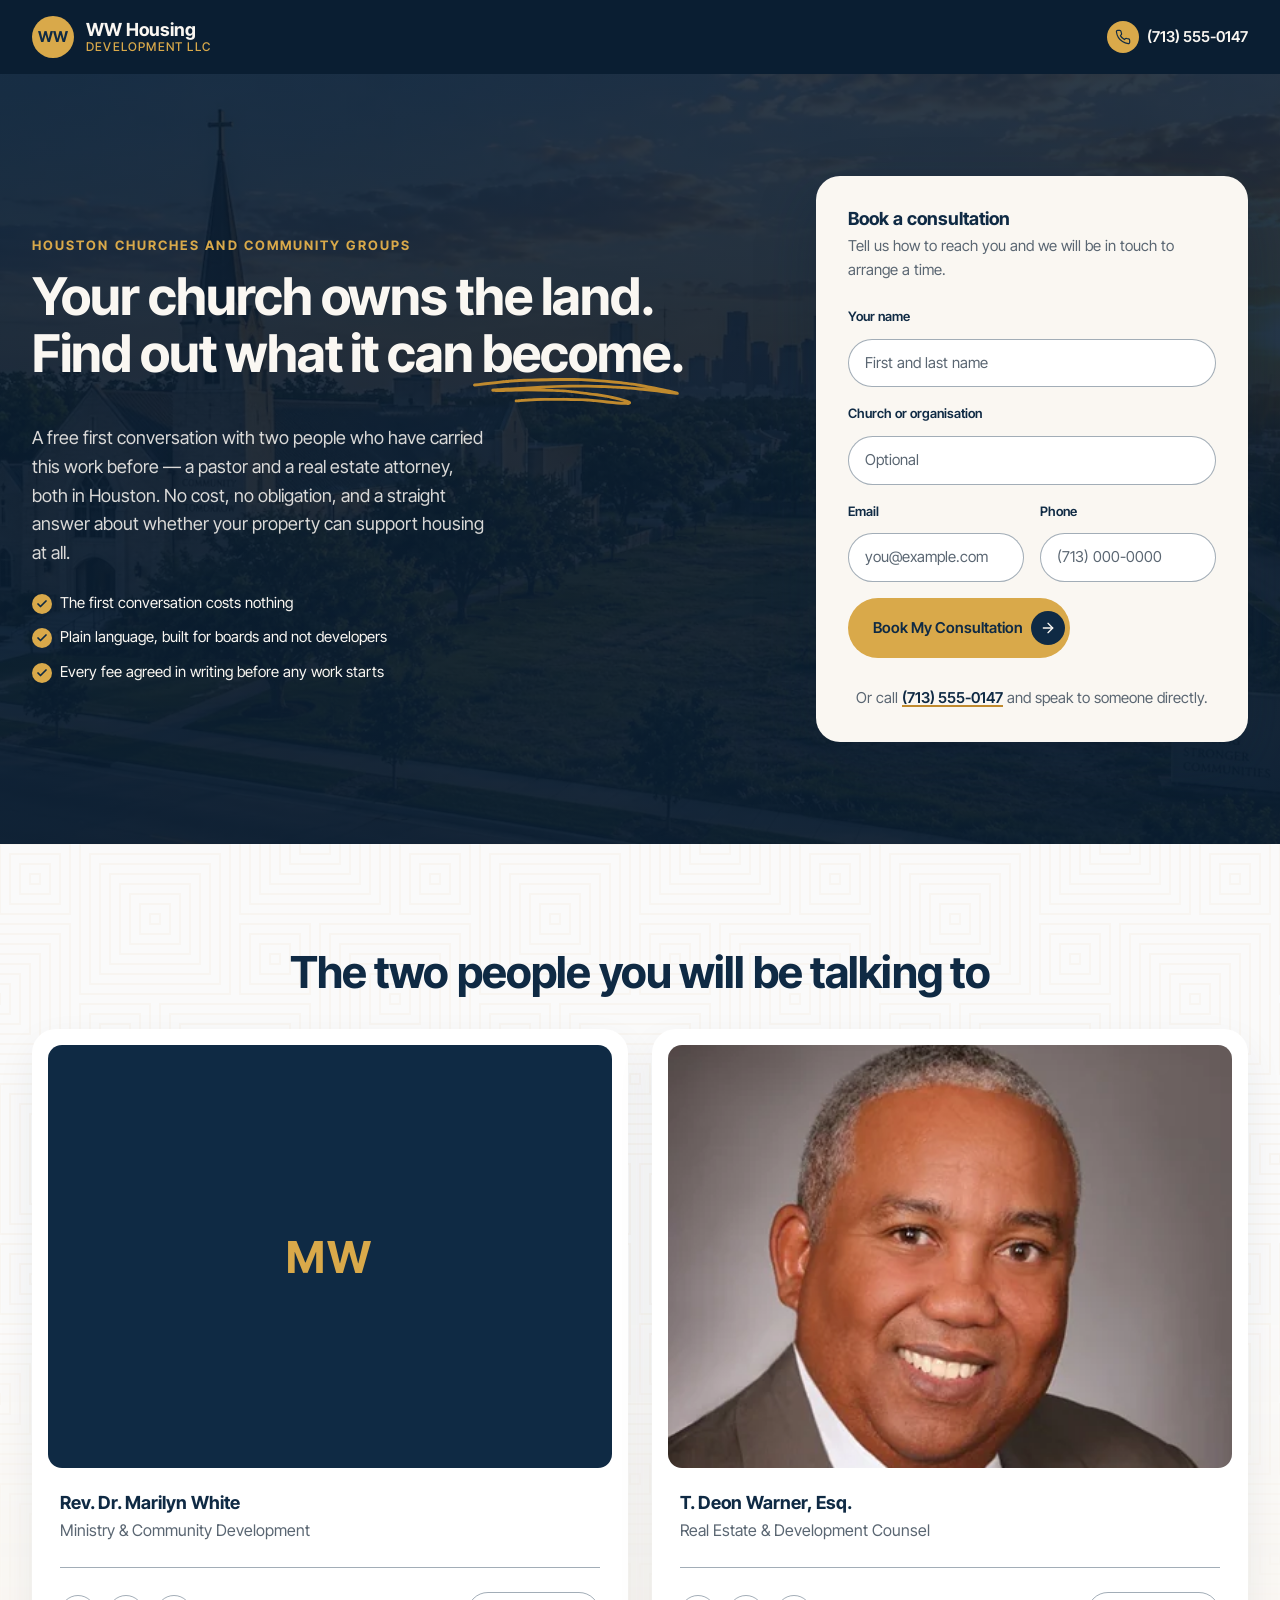
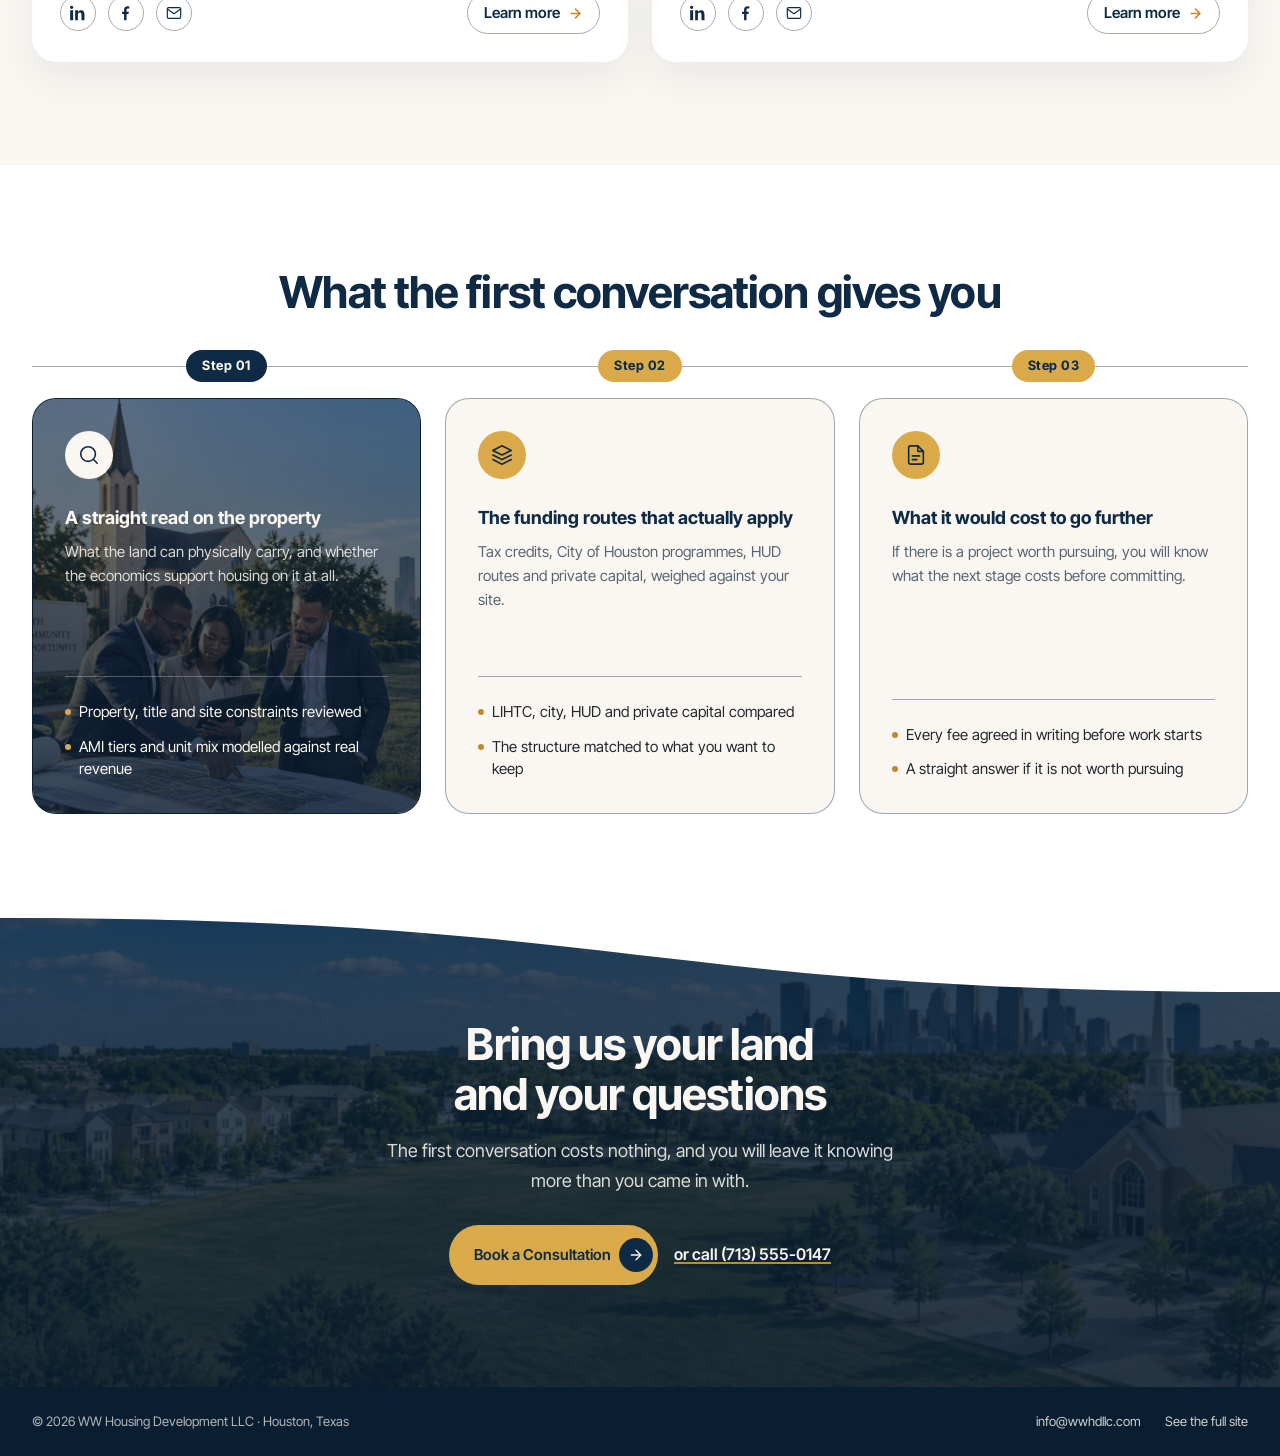
==== commit 64c258b5: "Update" ====
--- a/start/index.html
+++ b/start/index.html
@@ -17,7 +17,9 @@
           Every link is a way out, and this page has one job.
         - no splash screen. Someone arriving from a flyer or a QR code should
           see the offer immediately, not a logo animation.
-        - no JavaScript at all. Nothing here needs it.
+        - one script only, global.js, for the step cards' hover. There is no
+        navigation to drive, no accordion and no carousel here, and every
+        other block inside it no-ops on a page without them.
 
       Lives at /start/ so the printed URL is wwhdllc.com/start — short enough
       for a business card, and it stays valid if the page is ever rebuilt.
@@ -165,7 +167,9 @@
         </div>
       </section>
 
-      <section class="section people curve-out" aria-labelledby="people-title">
+      <section class="section people has-texture curve-out" aria-labelledby="people-title">
+        <div class="section-texture" aria-hidden="true"></div>
+
         <div class="container">
           <h2 class="section-heading people__title" id="people-title">The two people you will be talking to</h2>
 
@@ -185,11 +189,18 @@
                 <h3 class="person__name">Rev. Dr. Marilyn White</h3>
                 <p class="person__role">Ministry &amp; Community Development</p>
 
-                <ul class="person__social">
-                  <li><a class="btn-icon" href="#" aria-label="Rev. Dr. Marilyn White on LinkedIn"><svg viewBox="0 0 24 24" fill="currentColor" aria-hidden="true"><path d="M4.98 3.5A2.5 2.5 0 1 1 2.49 1a2.5 2.5 0 0 1 2.49 2.5zM.25 8.02h4.47V23H.25zm7.5 0h4.28v2.05h.06a4.7 4.7 0 0 1 4.23-2.32c4.52 0 5.36 2.98 5.36 6.85V23h-4.47v-7.5c0-1.79-.03-4.09-2.49-4.09-2.5 0-2.88 1.95-2.88 3.96V23H7.75z" /></svg></a></li>
-                  <li><a class="btn-icon" href="#" aria-label="Rev. Dr. Marilyn White on Facebook"><svg viewBox="0 0 24 24" fill="currentColor" aria-hidden="true"><path d="M15.12 5.32H17V2.14A26.11 26.11 0 0 0 14.26 2C11.2 2 9.1 3.85 9.1 7.24v2.7H6.11v3.55H9.1V23h3.68v-9.51h2.99l.45-3.55h-3.44V7.59c0-1.02.28-2.27 1.34-2.27z" /></svg></a></li>
-                  <li><a class="btn-icon" href="mailto:info@wwhdllc.com" aria-label="Email Rev. Dr. Marilyn White"><svg viewBox="0 0 24 24" fill="none" stroke="currentColor" stroke-width="1.75" stroke-linecap="round" stroke-linejoin="round" aria-hidden="true"><path d="M4 4h16a2 2 0 0 1 2 2v12a2 2 0 0 1-2 2H4a2 2 0 0 1-2-2V6a2 2 0 0 1 2-2z" /><polyline points="22 6 12 13 2 6" /></svg></a></li>
-                </ul>
+                <div class="person__foot">
+                  <ul class="person__social">
+                    <li><a class="btn-icon" href="#" aria-label="Rev. Dr. Marilyn White on LinkedIn"><svg viewBox="0 0 24 24" fill="currentColor" aria-hidden="true"><path d="M4.98 3.5A2.5 2.5 0 1 1 2.49 1a2.5 2.5 0 0 1 2.49 2.5zM.25 8.02h4.47V23H.25zm7.5 0h4.28v2.05h.06a4.7 4.7 0 0 1 4.23-2.32c4.52 0 5.36 2.98 5.36 6.85V23h-4.47v-7.5c0-1.79-.03-4.09-2.49-4.09-2.5 0-2.88 1.95-2.88 3.96V23H7.75z" /></svg></a></li>
+                    <li><a class="btn-icon" href="#" aria-label="Rev. Dr. Marilyn White on Facebook"><svg viewBox="0 0 24 24" fill="currentColor" aria-hidden="true"><path d="M15.12 5.32H17V2.14A26.11 26.11 0 0 0 14.26 2C11.2 2 9.1 3.85 9.1 7.24v2.7H6.11v3.55H9.1V23h3.68v-9.51h2.99l.45-3.55h-3.44V7.59c0-1.02.28-2.27 1.34-2.27z" /></svg></a></li>
+                    <li><a class="btn-icon" href="mailto:info@wwhdllc.com" aria-label="Email Rev. Dr. Marilyn White"><svg viewBox="0 0 24 24" fill="none" stroke="currentColor" stroke-width="1.75" stroke-linecap="round" stroke-linejoin="round" aria-hidden="true"><path d="M4 4h16a2 2 0 0 1 2 2v12a2 2 0 0 1-2 2H4a2 2 0 0 1-2-2V6a2 2 0 0 1 2-2z" /><polyline points="22 6 12 13 2 6" /></svg></a></li>
+                  </ul>
+
+                  <a class="person__link" href="../html/about.html#panel-white">
+                    Learn more
+                    <svg viewBox="0 0 24 24" fill="none" stroke="currentColor" stroke-width="2.5" stroke-linecap="round" stroke-linejoin="round" aria-hidden="true"><line x1="5" y1="12" x2="19" y2="12" /><polyline points="12 5 19 12 12 19" /></svg>
+                  </a>
+                </div>
               </div>
             </li>
 
@@ -203,28 +214,35 @@
                 <h3 class="person__name">T. Deon Warner, Esq.</h3>
                 <p class="person__role">Real Estate &amp; Development Counsel</p>
 
-                <ul class="person__social">
-                  <li><a class="btn-icon" href="#" aria-label="T. Deon Warner on LinkedIn"><svg viewBox="0 0 24 24" fill="currentColor" aria-hidden="true"><path d="M4.98 3.5A2.5 2.5 0 1 1 2.49 1a2.5 2.5 0 0 1 2.49 2.5zM.25 8.02h4.47V23H.25zm7.5 0h4.28v2.05h.06a4.7 4.7 0 0 1 4.23-2.32c4.52 0 5.36 2.98 5.36 6.85V23h-4.47v-7.5c0-1.79-.03-4.09-2.49-4.09-2.5 0-2.88 1.95-2.88 3.96V23H7.75z" /></svg></a></li>
-                  <li><a class="btn-icon" href="#" aria-label="T. Deon Warner on Facebook"><svg viewBox="0 0 24 24" fill="currentColor" aria-hidden="true"><path d="M15.12 5.32H17V2.14A26.11 26.11 0 0 0 14.26 2C11.2 2 9.1 3.85 9.1 7.24v2.7H6.11v3.55H9.1V23h3.68v-9.51h2.99l.45-3.55h-3.44V7.59c0-1.02.28-2.27 1.34-2.27z" /></svg></a></li>
-                  <li><a class="btn-icon" href="mailto:info@wwhdllc.com" aria-label="Email T. Deon Warner"><svg viewBox="0 0 24 24" fill="none" stroke="currentColor" stroke-width="1.75" stroke-linecap="round" stroke-linejoin="round" aria-hidden="true"><path d="M4 4h16a2 2 0 0 1 2 2v12a2 2 0 0 1-2 2H4a2 2 0 0 1-2-2V6a2 2 0 0 1 2-2z" /><polyline points="22 6 12 13 2 6" /></svg></a></li>
-                </ul>
+                <div class="person__foot">
+                  <ul class="person__social">
+                    <li><a class="btn-icon" href="#" aria-label="T. Deon Warner on LinkedIn"><svg viewBox="0 0 24 24" fill="currentColor" aria-hidden="true"><path d="M4.98 3.5A2.5 2.5 0 1 1 2.49 1a2.5 2.5 0 0 1 2.49 2.5zM.25 8.02h4.47V23H.25zm7.5 0h4.28v2.05h.06a4.7 4.7 0 0 1 4.23-2.32c4.52 0 5.36 2.98 5.36 6.85V23h-4.47v-7.5c0-1.79-.03-4.09-2.49-4.09-2.5 0-2.88 1.95-2.88 3.96V23H7.75z" /></svg></a></li>
+                    <li><a class="btn-icon" href="#" aria-label="T. Deon Warner on Facebook"><svg viewBox="0 0 24 24" fill="currentColor" aria-hidden="true"><path d="M15.12 5.32H17V2.14A26.11 26.11 0 0 0 14.26 2C11.2 2 9.1 3.85 9.1 7.24v2.7H6.11v3.55H9.1V23h3.68v-9.51h2.99l.45-3.55h-3.44V7.59c0-1.02.28-2.27 1.34-2.27z" /></svg></a></li>
+                    <li><a class="btn-icon" href="mailto:info@wwhdllc.com" aria-label="Email T. Deon Warner"><svg viewBox="0 0 24 24" fill="none" stroke="currentColor" stroke-width="1.75" stroke-linecap="round" stroke-linejoin="round" aria-hidden="true"><path d="M4 4h16a2 2 0 0 1 2 2v12a2 2 0 0 1-2 2H4a2 2 0 0 1-2-2V6a2 2 0 0 1 2-2z" /><polyline points="22 6 12 13 2 6" /></svg></a></li>
+                  </ul>
+
+                  <a class="person__link" href="../html/about.html#panel-deon">
+                    Learn more
+                    <svg viewBox="0 0 24 24" fill="none" stroke="currentColor" stroke-width="2.5" stroke-linecap="round" stroke-linejoin="round" aria-hidden="true"><line x1="5" y1="12" x2="19" y2="12" /><polyline points="12 5 19 12 12 19" /></svg>
+                  </a>
+                </div>
               </div>
             </li>
           </ul>
         </div>
       </section>
 
-      <section class="section gives curve-out" aria-labelledby="gives-title">
+      <section class="section gives curve-out-white" aria-labelledby="gives-title">
         <div class="container">
           <h2 class="section-heading gives__title" id="gives-title">What the first conversation gives you</h2>
 
           <!--
-            The home page's step cards, reused. No [data-process-item] hooks
-            here: this page ships no JavaScript, so the active card stays on
-            the first one rather than following the cursor.
+            The home page's step cards, reused, hover behaviour and all: the
+            activation moved to global.js when this page started using them, so
+            one piece of code drives both.
           -->
           <ol class="process__list">
-            <li class="process__item is-active">
+            <li class="process__item is-active" data-process-item>
               <p class="process__step">Step 01</p>
 
               <article class="process__card">
@@ -255,7 +273,7 @@
               </article>
             </li>
 
-            <li class="process__item">
+            <li class="process__item" data-process-item>
               <p class="process__step">Step 02</p>
 
               <article class="process__card">
@@ -286,7 +304,7 @@
               </article>
             </li>
 
-            <li class="process__item">
+            <li class="process__item" data-process-item>
               <p class="process__step">Step 03</p>
 
               <article class="process__card">
@@ -363,5 +381,7 @@
         </p>
       </div>
     </footer>
+
+    <script src="../js/global.js" defer></script>
   </body>
 </html>
--- a/css/global.css
+++ b/css/global.css
@@ -2226,29 +2226,9 @@
    further down this file.
    -------------------------------------------------------------------------- */
 .curve-in,
-.curve-out {
-  position: relative;
-  /* The neighbouring bands are positioned too, and would otherwise paint over
-     whichever shape is reaching into them */
-  z-index: 1;
-}
-
-.curve-in::before,
-.curve-out::after {
-  content: "";
-  position: absolute;
-  left: 0;
-  right: 0;
-  height: var(--curve-height);
-  background-image: var(--curve-image, url("../images/svg-backgrounds/curve-divider.svg"));
-  background-repeat: no-repeat;
-  background-size: 100% 100%;
-  pointer-events: none;
-}
-
-
-/* WHITE SVG CURVE */
+
 .curve-in-white,
+.curve-out,
 .curve-out-white {
   position: relative;
   /* The neighbouring bands are positioned too, and would otherwise paint over
@@ -2256,7 +2236,9 @@
   z-index: 1;
 }
 
+.curve-in::before,
 .curve-in-white::before,
+.curve-out::after,
 .curve-out-white::after {
   content: "";
   position: absolute;
@@ -2270,11 +2252,14 @@
 }
 
 
+
+
 /* At the foot, hanging down. The artwork's own orientation: deep on the right.
    Pulled back a pixel so the shape and the section it belongs to overlap: sat
    exactly edge to edge, a fractional layout position leaves a hairline of the
    section below showing through between them. */
-.curve-out::after {
+.curve-out::after,
+.curve-out-white::after {
   top: calc(100% - 1px);
 }
 
@@ -2282,9 +2267,19 @@
    it puts the filled half against the section rather than away from it, and it
    runs the sweep the opposite way from the curve at the foot, so a section is
    not bracketed by the same shape twice. */
-.curve-in::before {
+.curve-in::before,
+.curve-in-white::before {
   bottom: calc(100% - 1px);
   transform: scale(-1, -1);
+}
+
+/* The white pair. Everything above already applies to them; all that changes
+   is which copy of the artwork is used. Reach for these on a section whose own
+   ground is white but which has not set --curve-image itself — a section that
+   has set it needs nothing, and gets white curves either way. */
+.curve-in-white,
+.curve-out-white {
+  --curve-image: url("../images/svg-backgrounds/curve-divider-white.svg");
 }
 
 /* Per-instance overrides, for when a run of sections wants the sweep broken up */
@@ -2334,6 +2329,13 @@
    ends on a visible seam, while this one dissolves into the ground before it
    gets there. Held at the size it was drawn, 400px, so the brass lines keep
    their intended weight. */
+/* Any section that carries one needs to be its containing block, and to keep
+   the layer's negative z-index from escaping behind the section's own ground */
+.has-texture {
+  position: relative;
+  isolation: isolate;
+}
+
 .section-texture {
   position: absolute;
   inset: 0;
--- a/css/landing.css
+++ b/css/landing.css
@@ -206,10 +206,17 @@
   padding: var(--space-md);
   border-radius: var(--radius-lg);
   background-color: var(--clr-surface-alt);
-}
-
+  /* The band behind them carries the tortoise-shell texture now, so the cards
+     lift off it rather than sitting flat against the pattern */
+  box-shadow: 0 16px 38px rgba(15, 42, 68, 0.07);
+}
+
+/* The ratio belongs to the frame, not to what is inside it — that way the
+   photograph and the monogram standing in for one come out exactly the same
+   height, whatever the source image's own dimensions happen to be */
 .person__photo {
   display: block;
+  aspect-ratio: 4 / 3;
   overflow: hidden;
   border-radius: var(--radius-md);
   background-color: rgba(15, 42, 68, 0.06);
@@ -218,19 +225,17 @@
 .person__photo img {
   display: block;
   width: 100%;
-  aspect-ratio: 4 / 3;
+  height: 100%;
   object-fit: cover;
   /* The portrait is a head-and-shoulders crop; without this the face sits low */
   object-position: center 22%;
 }
 
-/* Stands in for a portrait at exactly the photograph's size, so the pair of
-   cards stays the same shape until the second picture arrives */
+/* Stands in for a portrait until the second picture arrives */
 .person__photo--monogram {
   display: flex;
   align-items: center;
   justify-content: center;
-  aspect-ratio: 4 / 3;
   background-color: var(--clr-primary);
   color: var(--clr-accent-light);
   font-size: clamp(2rem, 6vw, 2.75rem);
@@ -254,12 +259,59 @@
   font-size: var(--fs-400);
 }
 
-.person__social {
-  display: flex;
-  flex-wrap: wrap;
-  gap: var(--space-sm);
+/* Links on the left, the way through to the About page on the right */
+.person__foot {
+  display: flex;
+  flex-wrap: wrap;
+  align-items: center;
+  justify-content: space-between;
+  gap: var(--space-md);
   padding-top: var(--space-lg);
   border-top: 1px solid var(--clr-line);
+}
+
+.person__social {
+  display: flex;
+  flex-wrap: wrap;
+  gap: var(--space-sm);
+}
+
+.person__link {
+  display: inline-flex;
+  align-items: center;
+  gap: var(--space-xs);
+  padding: var(--space-xs) var(--space-md);
+  border: 1px solid var(--clr-line);
+  border-radius: var(--radius-pill);
+  color: var(--clr-primary);
+  font-size: var(--fs-300);
+  font-weight: var(--fw-semibold);
+  text-decoration: none;
+  transition: background-color var(--t-base) var(--ease-out),
+    border-color var(--t-base) var(--ease-out),
+    color var(--t-base) var(--ease-out);
+}
+
+.person__link svg {
+  width: 0.9375rem;
+  height: 0.9375rem;
+  flex: none;
+  color: var(--clr-accent);
+  transition: transform var(--t-base) var(--ease-out),
+    color var(--t-base) var(--ease-out);
+}
+
+.person__link:hover,
+.person__link:focus-visible {
+  background-color: var(--clr-primary);
+  border-color: var(--clr-primary);
+  color: var(--clr-surface);
+}
+
+.person__link:hover svg,
+.person__link:focus-visible svg {
+  color: var(--clr-accent-light);
+  transform: translateX(0.25rem);
 }
 
 /* ==========================================================================
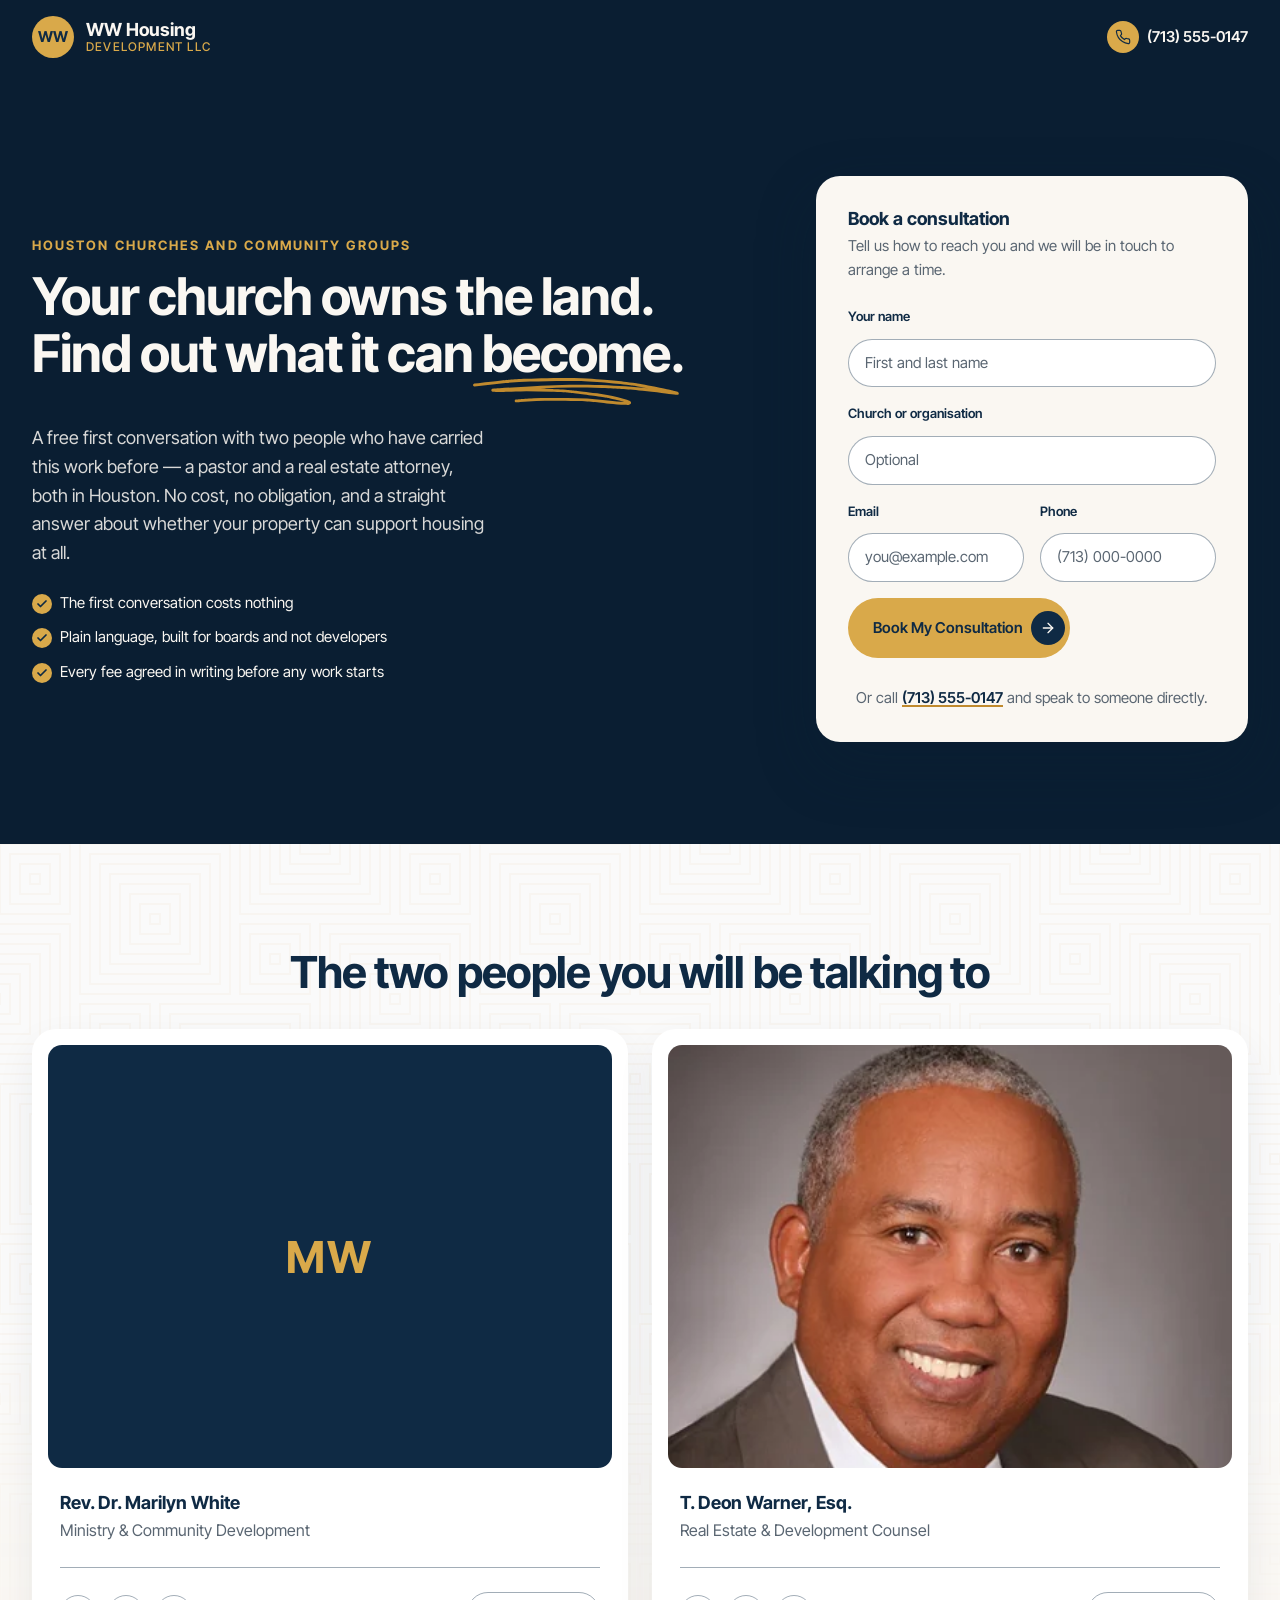
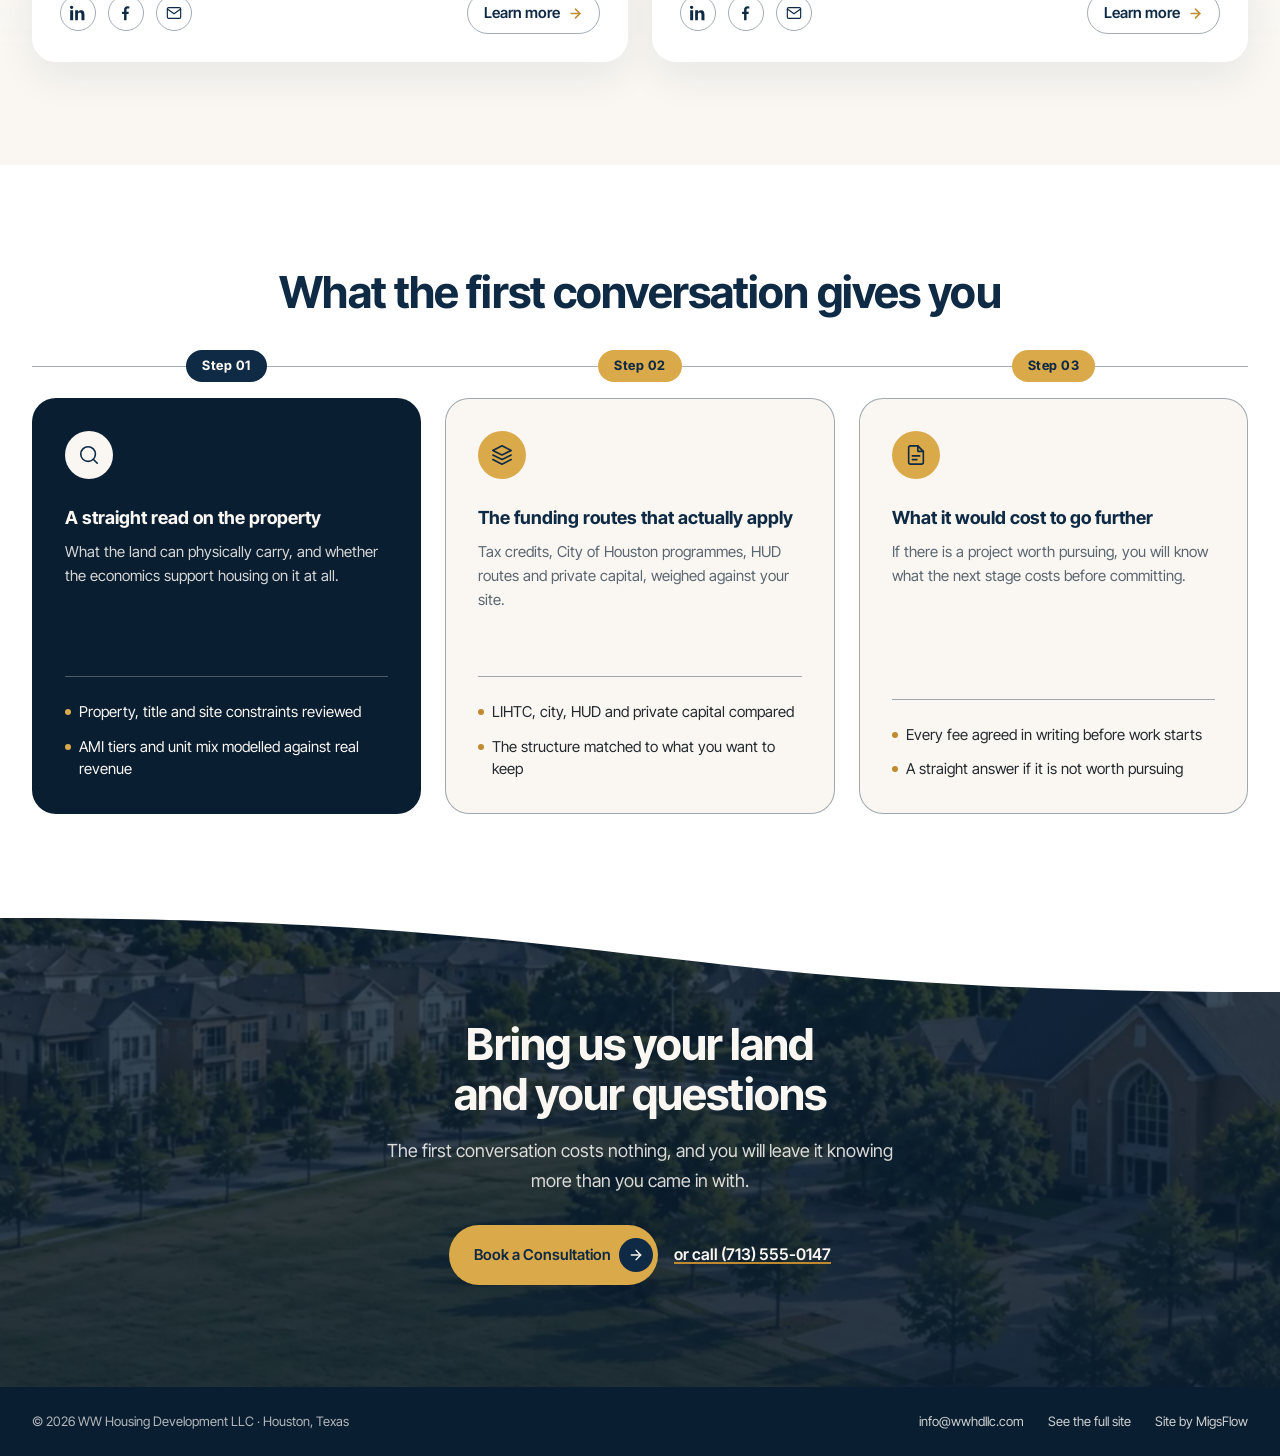
==== commit 0cd7ea01: "Update" ====
--- a/start/index.html
+++ b/start/index.html
@@ -378,6 +378,7 @@
         <p class="landing-foot__links">
           <a href="mailto:info@wwhdllc.com">info@wwhdllc.com</a>
           <a href="../index.html">See the full site</a>
+          <a href="https://www.migsflow.com" target="_blank" rel="noopener">Site by MigsFlow</a>
         </p>
       </div>
     </footer>
--- a/css/global.css
+++ b/css/global.css
@@ -2226,7 +2226,6 @@
    further down this file.
    -------------------------------------------------------------------------- */
 .curve-in,
-
 .curve-in-white,
 .curve-out,
 .curve-out-white {
@@ -2744,6 +2743,43 @@
 .site-footer__copyright {
   margin: 0;
   font-size: var(--fs-200);
+}
+
+/* Designer credit. Quieter than the copyright beside it — it belongs to the
+   footer, not to the firm's own notice. */
+.site-footer__credit {
+  margin: 0;
+  color: rgba(250, 247, 242, 0.55);
+  font-size: var(--fs-100);
+}
+
+.site-footer__credit a {
+  color: rgba(250, 247, 242, 0.75);
+  font-weight: var(--fw-medium);
+  text-decoration-color: rgba(250, 247, 242, 0.32);
+  text-underline-offset: 0.2em;
+  transition: color var(--t-base) var(--ease-out);
+}
+
+.site-footer__credit a:hover,
+.site-footer__credit a:focus-visible {
+  color: var(--clr-accent-light);
+}
+
+/* TEMPORARY, with the markup in index.html: a quiet way through to the
+   unlinked /start/ page while it is under review. Delete both before launch. */
+.site-footer__preview {
+  margin-left: var(--space-sm);
+  color: rgba(250, 247, 242, 0.5);
+  font-size: var(--fs-100);
+  text-decoration-color: rgba(250, 247, 242, 0.28);
+  text-underline-offset: 0.2em;
+  transition: color var(--t-base) var(--ease-out);
+}
+
+.site-footer__preview:hover,
+.site-footer__preview:focus-visible {
+  color: var(--clr-accent-light);
 }
 
 /* ==========================================================================
